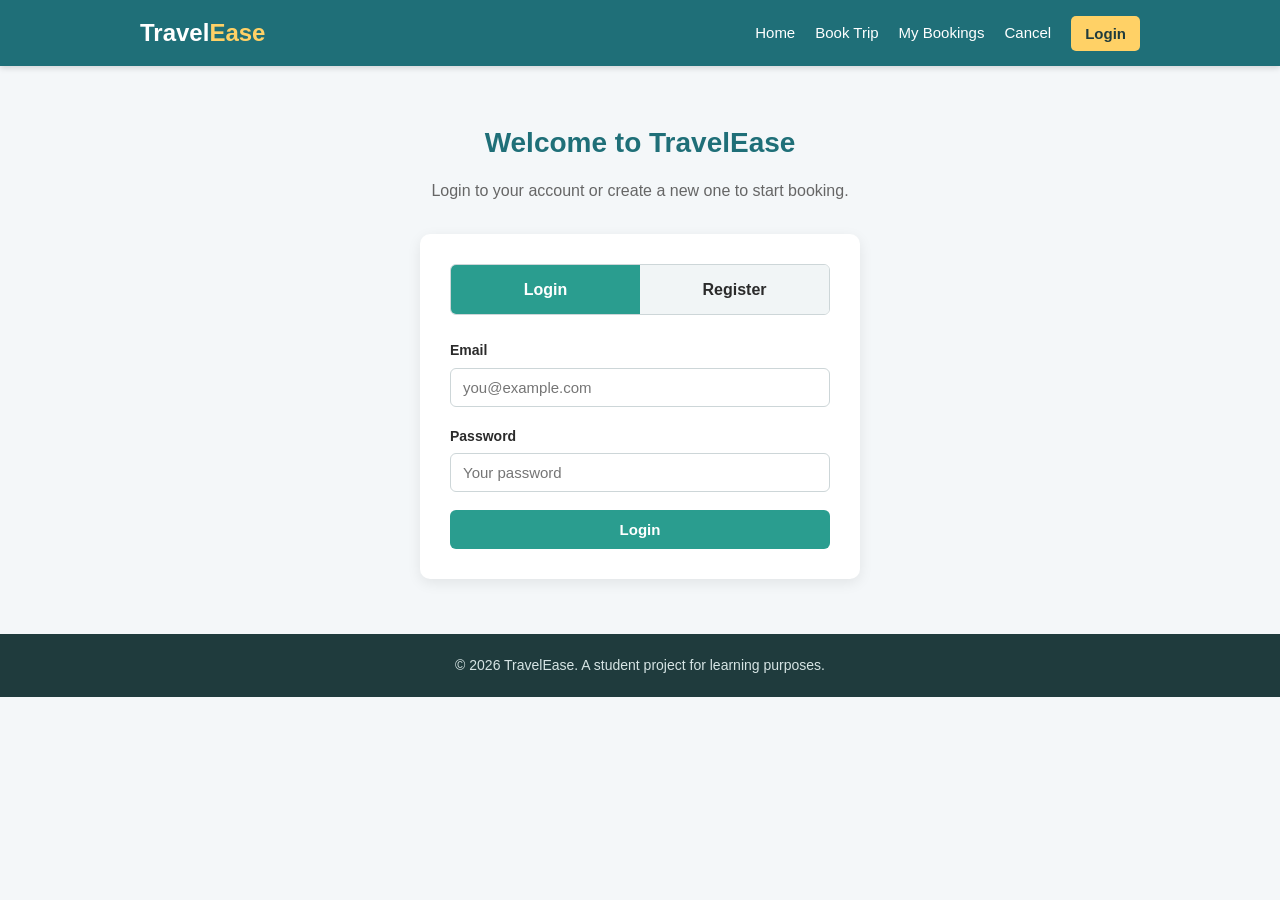
==== booking.html @ d1d2830c "Convert to multipage app with login, 3 transport modes and more cities - Split into separate pages: " ====
<!DOCTYPE html>
<html lang="en">
<head>
  <meta charset="UTF-8" />
  <meta name="viewport" content="width=device-width, initial-scale=1.0" />
  <title>TravelEase - Book a Trip</title>
  <link rel="stylesheet" href="style.css" />
</head>
<body>

  <!-- ===== Header & Navigation ===== -->
  <header class="header">
    <div class="container nav-bar">
      <div class="logo">Travel<span>Ease</span></div>
      <nav>
        <ul class="nav-links">
          <li><a href="index.html">Home</a></li>
          <li><a href="booking.html" class="active">Book Trip</a></li>
          <li><a href="bookings.html">My Bookings</a></li>
          <li><a href="cancel.html">Cancel</a></li>
          <li id="authArea"></li>
        </ul>
      </nav>
    </div>
  </header>

  <!-- ===== Booking Form ===== -->
  <section class="section">
    <div class="container">
      <h2 class="section-title">Book Your Trip</h2>
      <p class="section-subtitle">Choose your mode of travel and fill in the details below.</p>

      <div class="card">
        <form id="bookingForm">
          <!-- Travel mode selector: Flight / Train / Bus -->
          <div class="mode-selector">
            <div class="mode-option">
              <input type="radio" name="mode" id="modeFlight" value="flight" checked />
              <label for="modeFlight"><span class="mode-icon">✈️</span>Flight</label>
            </div>
            <div class="mode-option">
              <input type="radio" name="mode" id="modeTrain" value="train" />
              <label for="modeTrain"><span class="mode-icon">🚆</span>Train</label>
            </div>
            <div class="mode-option">
              <input type="radio" name="mode" id="modeBus" value="bus" />
              <label for="modeBus"><span class="mode-icon">🚌</span>Bus</label>
            </div>
          </div>

          <div class="form-row">
            <div class="form-group">
              <label for="source">Source City</label>
              <select id="source">
                <option value="">-- Select Source --</option>
              </select>
            </div>
            <div class="form-group">
              <label for="destination">Destination City</label>
              <select id="destination">
                <option value="">-- Select Destination --</option>
              </select>
            </div>
          </div>

          <div class="form-row">
            <div class="form-group">
              <label for="date">Travel Date</label>
              <input type="date" id="date" />
            </div>
            <div class="form-group">
              <label for="travelClass">Travel Class</label>
              <select id="travelClass">
                <option value="">-- Select Class --</option>
              </select>
            </div>
          </div>

          <div class="form-row">
            <div class="form-group">
              <label for="passengers">Number of Passengers</label>
              <input type="number" id="passengers" min="1" max="10" placeholder="e.g. 2" />
            </div>
          </div>

          <!-- Live fare estimate -->
          <div class="fare-box">
            <span>Estimated Fare:</span>
            <strong id="fareEstimate">Rs 0</strong>
          </div>

          <div class="btn-group">
            <button type="button" class="btn" id="calcBtn">Calculate Fare</button>
            <button type="submit" class="btn btn-primary">Book Now</button>
          </div>
        </form>
      </div>
    </div>
  </section>

  <!-- ===== Footer ===== -->
  <footer class="footer">
    <div class="container">
      <p>&copy; 2026 TravelEase. A student project for learning purposes.</p>
    </div>
  </footer>

  <script src="auth.js"></script>
  <script src="data.js"></script>
  <script src="booking.js"></script>
</body>
</html>
---- style.css ----
/* ===== Global Reset & Base Styles ===== */
* {
  margin: 0;
  padding: 0;
  box-sizing: border-box;
}

body {
  font-family: "Segoe UI", Arial, sans-serif;
  color: #2b2b2b;
  background-color: #f4f7f9;
  line-height: 1.6;
}

.container {
  width: 90%;
  max-width: 1000px;
  margin: 0 auto;
}

a {
  text-decoration: none;
  color: inherit;
}

.hidden {
  display: none;
}

/* ===== Header & Navigation ===== */
.header {
  background-color: #1f6f78;
  color: #fff;
  padding: 14px 0;
  position: sticky;
  top: 0;
  z-index: 100;
  box-shadow: 0 2px 6px rgba(0, 0, 0, 0.15);
}

.nav-bar {
  display: flex;
  justify-content: space-between;
  align-items: center;
  flex-wrap: wrap;
  gap: 10px;
}

.logo {
  font-size: 24px;
  font-weight: bold;
}

.logo span {
  color: #ffd166;
}

.nav-links {
  list-style: none;
  display: flex;
  align-items: center;
  gap: 20px;
}

.nav-links a {
  font-size: 15px;
  padding-bottom: 3px;
  transition: color 0.25s, border-bottom 0.25s;
  border-bottom: 2px solid transparent;
}

.nav-links a:hover,
.nav-links a.active {
  color: #ffd166;
  border-bottom: 2px solid #ffd166;
}

.nav-user {
  font-size: 15px;
  color: #ffd166;
  font-weight: 600;
}

.nav-logout {
  background-color: #ffd166;
  color: #1f3b3d;
  padding: 6px 14px;
  border-radius: 5px;
  font-weight: 600;
  transition: background-color 0.25s;
}

.nav-logout:hover {
  background-color: #ffc233;
  border-bottom: 2px solid transparent;
}

#authArea {
  display: flex;
  align-items: center;
  gap: 14px;
}

/* ===== Welcome Section ===== */
.welcome {
  background: linear-gradient(135deg, #1f6f78, #2a9d8f);
  color: #fff;
  text-align: center;
  padding: 70px 0;
}

.welcome h1 {
  font-size: 36px;
  margin-bottom: 16px;
}

.welcome p {
  max-width: 640px;
  margin: 0 auto 26px;
  font-size: 17px;
}

/* ===== Feature cards on home page ===== */
.features {
  display: flex;
  gap: 22px;
  flex-wrap: wrap;
  justify-content: center;
}

.feature {
  flex: 1;
  min-width: 240px;
  background-color: #fff;
  border-radius: 10px;
  padding: 26px;
  text-align: center;
  box-shadow: 0 4px 14px rgba(0, 0, 0, 0.08);
  transition: transform 0.25s;
}

.feature:hover {
  transform: translateY(-5px);
}

.feature .icon {
  font-size: 38px;
  margin-bottom: 10px;
}

.feature h3 {
  color: #1f6f78;
  margin-bottom: 8px;
}

/* ===== Buttons ===== */
.btn {
  display: inline-block;
  background-color: #ffd166;
  color: #1f3b3d;
  border: none;
  padding: 11px 24px;
  border-radius: 6px;
  font-size: 15px;
  font-weight: 600;
  cursor: pointer;
  transition: transform 0.2s, background-color 0.25s, box-shadow 0.25s;
}

.btn:hover {
  background-color: #ffc233;
  transform: translateY(-2px);
  box-shadow: 0 4px 10px rgba(0, 0, 0, 0.2);
}

.btn-primary {
  background-color: #2a9d8f;
  color: #fff;
}

.btn-primary:hover {
  background-color: #21867a;
}

.btn-danger {
  background-color: #e76f51;
  color: #fff;
}

.btn-danger:hover {
  background-color: #d75a3c;
}

.btn-block {
  width: 100%;
  text-align: center;
}

.btn-group {
  display: flex;
  gap: 14px;
  flex-wrap: wrap;
}

/* ===== Sections ===== */
.section {
  padding: 55px 0;
}

.section-alt {
  background-color: #e9f1f2;
}

.section-title {
  text-align: center;
  font-size: 28px;
  color: #1f6f78;
  margin-bottom: 30px;
}

.section-subtitle {
  text-align: center;
  color: #666;
  margin-top: -18px;
  margin-bottom: 30px;
}

/* ===== Cards ===== */
.card {
  background-color: #fff;
  border-radius: 10px;
  padding: 30px;
  box-shadow: 0 4px 14px rgba(0, 0, 0, 0.08);
}

.card-narrow {
  max-width: 440px;
  margin: 0 auto;
}

/* ===== Forms ===== */
.form-row {
  display: flex;
  gap: 20px;
  flex-wrap: wrap;
}

.form-group {
  flex: 1;
  min-width: 220px;
  margin-bottom: 18px;
}

.form-group label {
  display: block;
  margin-bottom: 6px;
  font-weight: 600;
  font-size: 14px;
}

.form-group input,
.form-group select {
  width: 100%;
  padding: 10px 12px;
  border: 1px solid #cdd6d8;
  border-radius: 6px;
  font-size: 15px;
  transition: border-color 0.25s, box-shadow 0.25s;
}

.form-group input:focus,
.form-group select:focus {
  outline: none;
  border-color: #2a9d8f;
  box-shadow: 0 0 0 3px rgba(42, 157, 143, 0.15);
}

/* ===== Transport mode selector ===== */
.mode-selector {
  display: flex;
  gap: 14px;
  margin-bottom: 24px;
  flex-wrap: wrap;
}

.mode-option {
  flex: 1;
  min-width: 130px;
}

.mode-option input {
  display: none;
}

.mode-option label {
  display: block;
  text-align: center;
  padding: 16px;
  border: 2px solid #cdd6d8;
  border-radius: 8px;
  cursor: pointer;
  font-weight: 600;
  transition: all 0.25s;
}

.mode-option label .mode-icon {
  display: block;
  font-size: 28px;
  margin-bottom: 4px;
}

.mode-option label:hover {
  border-color: #2a9d8f;
}

.mode-option input:checked + label {
  border-color: #2a9d8f;
  background-color: #e7f6ef;
  color: #1f6f78;
}

/* ===== Fare Box ===== */
.fare-box {
  display: flex;
  justify-content: space-between;
  align-items: center;
  background-color: #f0f8f6;
  border: 1px dashed #2a9d8f;
  padding: 14px 18px;
  border-radius: 8px;
  margin: 10px 0 22px;
  font-size: 17px;
}

.fare-box strong {
  color: #1f6f78;
  font-size: 22px;
}

/* ===== Auth tabs (login/register) ===== */
.auth-tabs {
  display: flex;
  margin-bottom: 24px;
  border-radius: 6px;
  overflow: hidden;
  border: 1px solid #cdd6d8;
}

.auth-tab {
  flex: 1;
  text-align: center;
  padding: 12px;
  cursor: pointer;
  font-weight: 600;
  background-color: #f1f5f6;
  transition: background-color 0.25s, color 0.25s;
}

.auth-tab.active {
  background-color: #2a9d8f;
  color: #fff;
}

/* ===== Booking list (My Bookings) ===== */
.booking-item {
  border: 1px solid #e2e8e9;
  border-left: 5px solid #2a9d8f;
  border-radius: 8px;
  padding: 18px;
  margin-bottom: 16px;
  background-color: #fff;
}

.booking-item.cancelled {
  border-left-color: #e76f51;
  opacity: 0.75;
}

.booking-head {
  display: flex;
  justify-content: space-between;
  align-items: center;
  margin-bottom: 10px;
  flex-wrap: wrap;
  gap: 8px;
}

.booking-head h3 {
  color: #1f6f78;
  font-size: 18px;
}

.badge {
  font-size: 12px;
  font-weight: 700;
  padding: 4px 10px;
  border-radius: 20px;
  background-color: #e7f6ef;
  color: #1f6f5b;
  text-transform: uppercase;
}

.badge.cancelled {
  background-color: #fbe4dd;
  color: #b23a1f;
}

.booking-grid {
  display: grid;
  grid-template-columns: repeat(auto-fit, minmax(140px, 1fr));
  gap: 8px 18px;
  font-size: 14px;
}

.booking-grid div span {
  color: #777;
  display: block;
  font-size: 12px;
}

/* ===== Summary rows ===== */
.summary-row {
  display: flex;
  justify-content: space-between;
  padding: 11px 4px;
  border-bottom: 1px solid #eee;
}

.summary-row span {
  color: #555;
}

.summary-row.total {
  border-bottom: none;
  font-size: 18px;
  margin-top: 8px;
  color: #1f6f78;
}

.summary-row.total b {
  color: #e76f51;
}

/* ===== Cancellation ===== */
.cancel-card p {
  margin-bottom: 16px;
}

.refund-msg {
  margin-top: 18px;
  padding: 14px;
  background-color: #e7f6ef;
  border-left: 4px solid #2a9d8f;
  border-radius: 6px;
  color: #1f6f5b;
  font-weight: 600;
}

.refund-msg.error {
  background-color: #fbe4dd;
  border-left-color: #e76f51;
  color: #b23a1f;
}

.empty-note {
  text-align: center;
  color: #777;
  font-style: italic;
}

/* ===== Footer ===== */
.footer {
  background-color: #1f3b3d;
  color: #d6e4e4;
  text-align: center;
  padding: 20px 0;
  font-size: 14px;
}

/* ===== Responsive Design ===== */
@media (max-width: 640px) {
  .nav-bar {
    flex-direction: column;
    text-align: center;
  }

  .nav-links {
    flex-wrap: wrap;
    justify-content: center;
    gap: 12px;
  }

  .welcome h1 {
    font-size: 28px;
  }

  .form-row {
    flex-direction: column;
    gap: 0;
  }

  .btn-group {
    flex-direction: column;
  }

  .btn {
    width: 100%;
    text-align: center;
  }
}
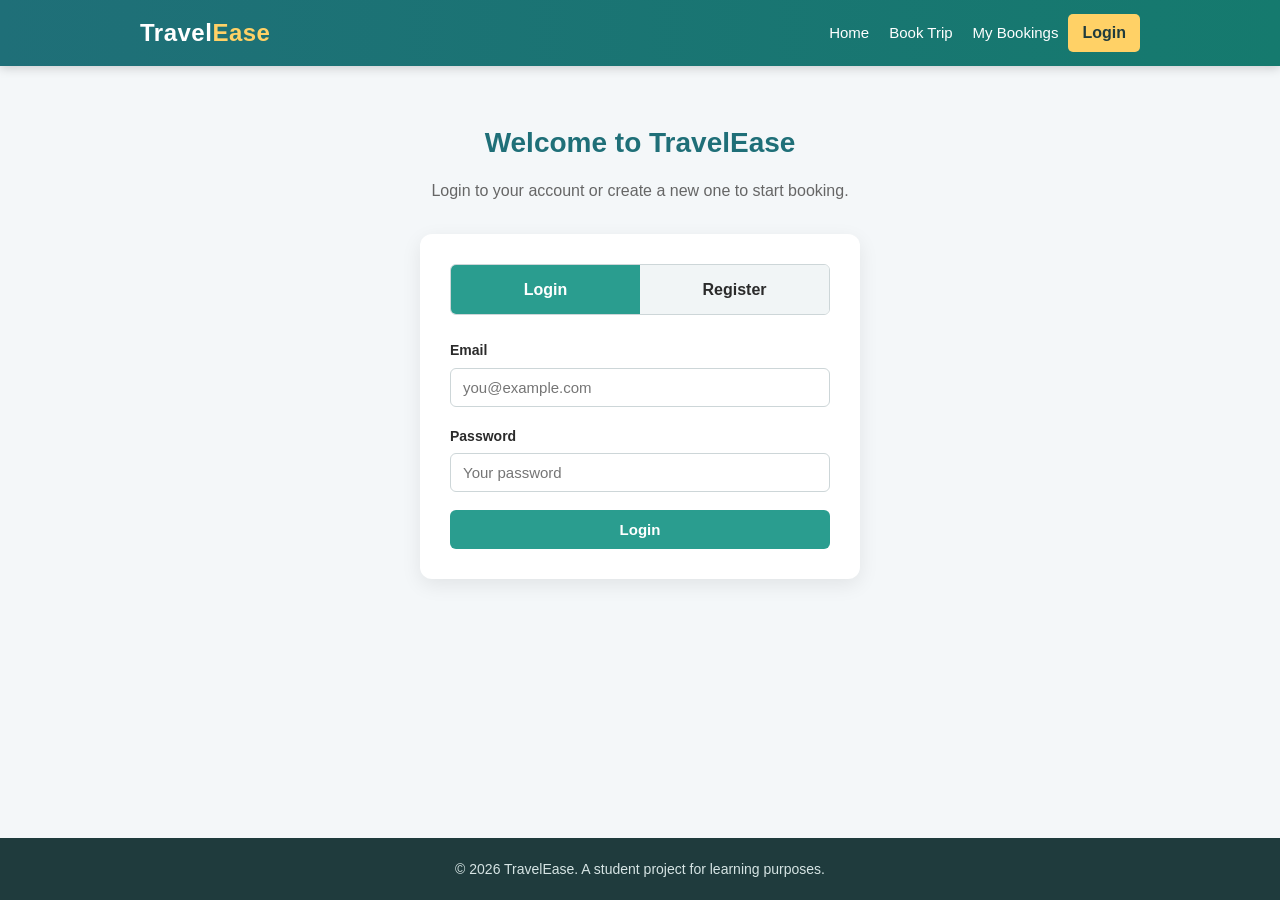
==== commit c906df07: "Refine UI, add animations, in-ticket cancellation and date fix - Pin TravelEase logo to the left and" ====
--- a/booking.html
+++ b/booking.html
@@ -12,15 +12,12 @@
   <header class="header">
     <div class="container nav-bar">
       <div class="logo">Travel<span>Ease</span></div>
-      <nav>
-        <ul class="nav-links">
-          <li><a href="index.html">Home</a></li>
-          <li><a href="booking.html" class="active">Book Trip</a></li>
-          <li><a href="bookings.html">My Bookings</a></li>
-          <li><a href="cancel.html">Cancel</a></li>
-          <li id="authArea"></li>
-        </ul>
-      </nav>
+      <ul class="nav-links">
+        <li><a href="index.html">Home</a></li>
+        <li><a href="booking.html" class="active">Book Trip</a></li>
+        <li><a href="bookings.html">My Bookings</a></li>
+      </ul>
+      <div id="authArea"></div>
     </div>
   </header>
 
--- a/style.css
+++ b/style.css
@@ -10,6 +10,32 @@
   color: #2b2b2b;
   background-color: #f4f7f9;
   line-height: 1.6;
+  /* Flex column lets us pin the footer to the bottom of the page. */
+  display: flex;
+  flex-direction: column;
+  min-height: 100vh;
+}
+
+/* ===== Reusable Animations ===== */
+@keyframes fadeInUp {
+  from {
+    opacity: 0;
+    transform: translateY(24px);
+  }
+  to {
+    opacity: 1;
+    transform: translateY(0);
+  }
+}
+
+@keyframes fadeIn {
+  from { opacity: 0; }
+  to { opacity: 1; }
+}
+
+@keyframes popIn {
+  0% { opacity: 0; transform: scale(0.96); }
+  100% { opacity: 1; transform: scale(1); }
 }
 
 .container {
@@ -29,13 +55,13 @@
 
 /* ===== Header & Navigation ===== */
 .header {
-  background-color: #1f6f78;
+  background: linear-gradient(90deg, #1f6f78, #157a6e);
   color: #fff;
   padding: 14px 0;
   position: sticky;
   top: 0;
   z-index: 100;
-  box-shadow: 0 2px 6px rgba(0, 0, 0, 0.15);
+  box-shadow: 0 2px 10px rgba(0, 0, 0, 0.18);
 }
 
 .nav-bar {
@@ -49,6 +75,8 @@
 .logo {
   font-size: 24px;
   font-weight: bold;
+  margin-right: auto; /* keep the logo pinned to the left corner */
+  letter-spacing: 0.5px;
 }
 
 .logo span {
@@ -103,14 +131,34 @@
 
 /* ===== Welcome Section ===== */
 .welcome {
-  background: linear-gradient(135deg, #1f6f78, #2a9d8f);
+  background: linear-gradient(135deg, #1f6f78, #2a9d8f 60%, #3cb6a3);
   color: #fff;
   text-align: center;
-  padding: 70px 0;
+  padding: 90px 0;
+  position: relative;
+  overflow: hidden;
+}
+
+/* soft glowing circle for a bit of depth */
+.welcome::after {
+  content: "";
+  position: absolute;
+  width: 320px;
+  height: 320px;
+  background: rgba(255, 255, 255, 0.08);
+  border-radius: 50%;
+  top: -120px;
+  right: -80px;
+}
+
+.welcome .container {
+  position: relative;
+  z-index: 1;
+  animation: fadeInUp 0.7s ease;
 }
 
 .welcome h1 {
-  font-size: 36px;
+  font-size: 38px;
   margin-bottom: 16px;
 }
 
@@ -132,15 +180,29 @@
   flex: 1;
   min-width: 240px;
   background-color: #fff;
-  border-radius: 10px;
+  border-radius: 12px;
   padding: 26px;
   text-align: center;
   box-shadow: 0 4px 14px rgba(0, 0, 0, 0.08);
+  transition: transform 0.25s, box-shadow 0.25s;
+  animation: fadeInUp 0.6s ease both;
+}
+
+/* stagger the three feature cards so they appear one after another */
+.feature:nth-child(2) { animation-delay: 0.12s; }
+.feature:nth-child(3) { animation-delay: 0.24s; }
+
+.feature:hover {
+  transform: translateY(-6px);
+  box-shadow: 0 10px 24px rgba(0, 0, 0, 0.14);
+}
+
+.feature .icon {
   transition: transform 0.25s;
 }
 
-.feature:hover {
-  transform: translateY(-5px);
+.feature:hover .icon {
+  transform: scale(1.15);
 }
 
 .feature .icon {
@@ -173,6 +235,11 @@
   box-shadow: 0 4px 10px rgba(0, 0, 0, 0.2);
 }
 
+.btn:active {
+  transform: translateY(0);
+  box-shadow: none;
+}
+
 .btn-primary {
   background-color: #2a9d8f;
   color: #fff;
@@ -228,9 +295,14 @@
 /* ===== Cards ===== */
 .card {
   background-color: #fff;
-  border-radius: 10px;
+  border-radius: 12px;
   padding: 30px;
-  box-shadow: 0 4px 14px rgba(0, 0, 0, 0.08);
+  box-shadow: 0 6px 20px rgba(0, 0, 0, 0.08);
+  animation: fadeInUp 0.5s ease;
+}
+
+.section-title {
+  animation: fadeIn 0.6s ease;
 }
 
 .card-narrow {
@@ -365,15 +437,46 @@
 .booking-item {
   border: 1px solid #e2e8e9;
   border-left: 5px solid #2a9d8f;
-  border-radius: 8px;
+  border-radius: 10px;
   padding: 18px;
   margin-bottom: 16px;
   background-color: #fff;
+  box-shadow: 0 3px 10px rgba(0, 0, 0, 0.05);
+  transition: transform 0.2s, box-shadow 0.25s;
+  animation: popIn 0.4s ease both;
+}
+
+.booking-item:hover {
+  transform: translateY(-3px);
+  box-shadow: 0 8px 20px rgba(0, 0, 0, 0.1);
 }
 
 .booking-item.cancelled {
   border-left-color: #e76f51;
-  opacity: 0.75;
+  opacity: 0.8;
+}
+
+/* footer of each ticket: cancel button + refund note */
+.booking-footer {
+  margin-top: 14px;
+  padding-top: 14px;
+  border-top: 1px dashed #e2e8e9;
+  display: flex;
+  align-items: center;
+  justify-content: space-between;
+  flex-wrap: wrap;
+  gap: 10px;
+}
+
+.refund-note {
+  font-size: 13px;
+  color: #1f6f5b;
+  font-weight: 600;
+}
+
+.btn-sm {
+  padding: 8px 16px;
+  font-size: 14px;
 }
 
 .booking-head {
@@ -475,6 +578,7 @@
   text-align: center;
   padding: 20px 0;
   font-size: 14px;
+  margin-top: auto; /* push footer to the bottom of the page */
 }
 
 /* ===== Responsive Design ===== */
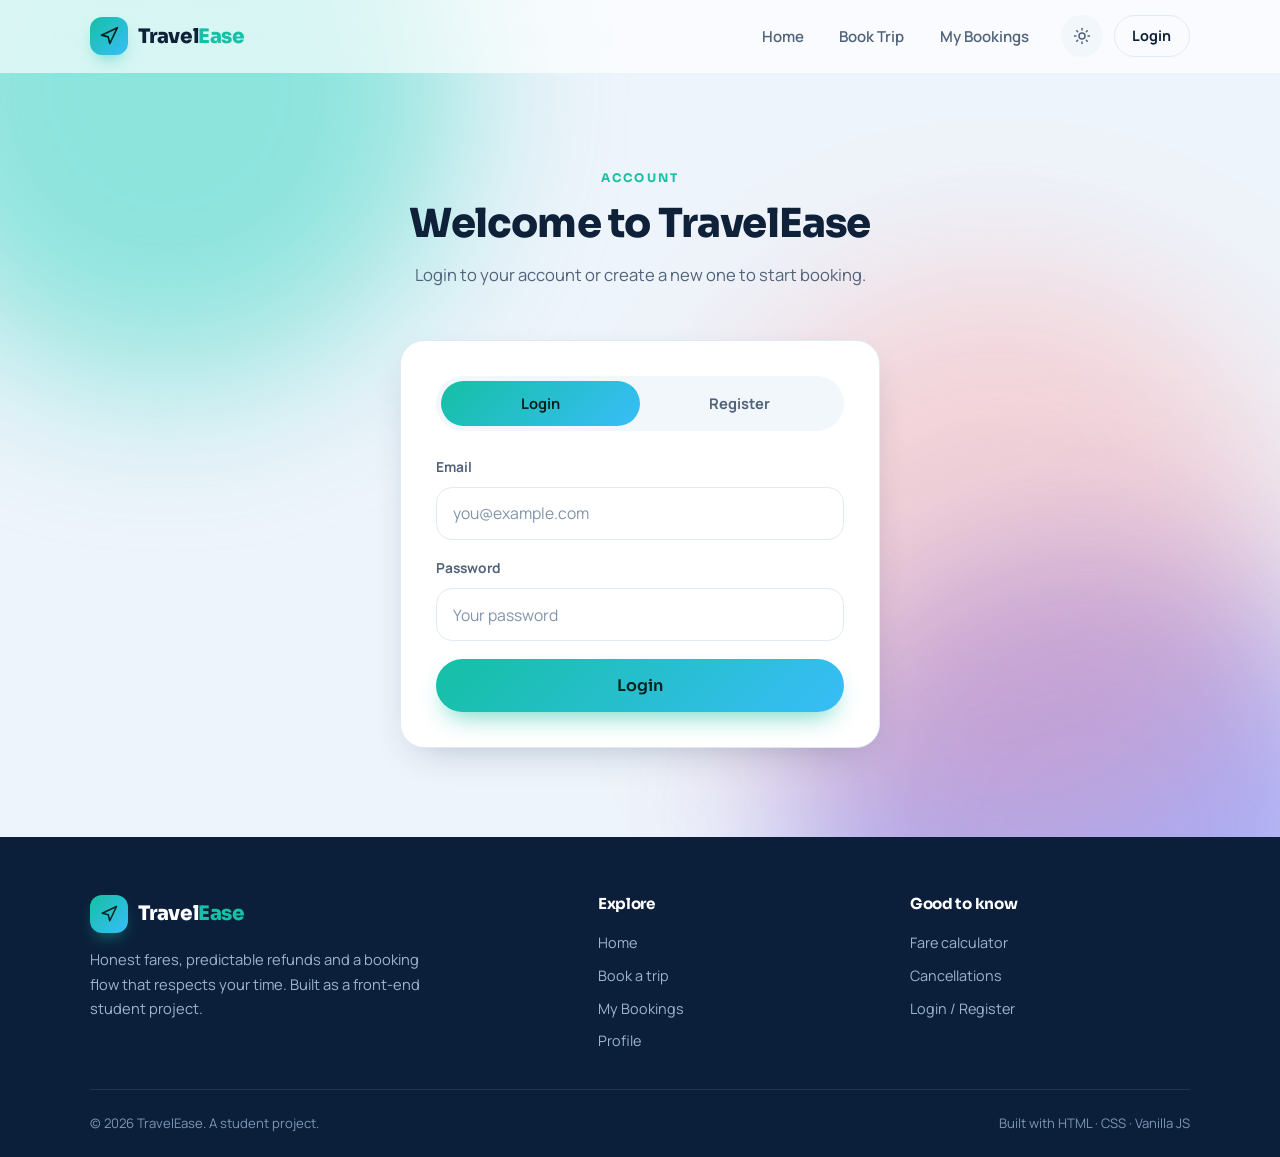
==== commit d0143a95: "Adopt Voyago-inspired design system (navy + teal palette, dark mode) - Rebuild the UI with the refer" ====
--- a/booking.html
+++ b/booking.html
@@ -3,33 +3,54 @@
 <head>
   <meta charset="UTF-8" />
   <meta name="viewport" content="width=device-width, initial-scale=1.0" />
-  <title>TravelEase - Book a Trip</title>
+  <meta name="theme-color" content="#0b1f3a" />
+  <title>TravelEase · Book a Trip</title>
+  <script>(function(){try{var t=localStorage.getItem('te.theme')||((window.matchMedia&&matchMedia('(prefers-color-scheme: dark)').matches)?'dark':'light');document.documentElement.setAttribute('data-theme',t);}catch(e){}})();</script>
+  <link rel="preconnect" href="https://fonts.googleapis.com" />
+  <link rel="preconnect" href="https://fonts.gstatic.com" crossorigin />
+  <link href="https://fonts.googleapis.com/css2?family=Sora:wght@400;500;600;700;800&family=Manrope:wght@400;500;600;700&display=swap" rel="stylesheet" />
   <link rel="stylesheet" href="style.css" />
 </head>
 <body>
+  <div class="aurora" aria-hidden="true">
+    <span class="aurora__blob aurora__blob--1"></span>
+    <span class="aurora__blob aurora__blob--2"></span>
+    <span class="aurora__blob aurora__blob--3"></span>
+  </div>
 
-  <!-- ===== Header & Navigation ===== -->
-  <header class="header">
-    <div class="container nav-bar">
-      <div class="logo">Travel<span>Ease</span></div>
+  <header class="nav" id="nav">
+    <div class="container nav__inner">
+      <a class="logo" href="index.html" aria-label="TravelEase home">
+        <span class="brand__mark" aria-hidden="true"><svg viewBox="0 0 24 24" width="20" height="20" fill="none" stroke="currentColor" stroke-width="2" stroke-linecap="round" stroke-linejoin="round"><path d="M3 11l19-9-9 19-2-8-8-2z" /></svg></span>
+        <span>Travel<span class="accent">Ease</span></span>
+      </a>
       <ul class="nav-links">
         <li><a href="index.html">Home</a></li>
         <li><a href="booking.html" class="active">Book Trip</a></li>
         <li><a href="bookings.html">My Bookings</a></li>
       </ul>
-      <div id="authArea"></div>
+      <div class="nav__actions">
+        <button class="btn--ghost" id="themeToggle" type="button" aria-label="Toggle colour theme">
+          <svg class="icon-sun" viewBox="0 0 24 24" width="18" height="18" fill="none" stroke="currentColor" stroke-width="2" stroke-linecap="round" stroke-linejoin="round"><circle cx="12" cy="12" r="4" /><path d="M12 2v2M12 20v2M4.9 4.9l1.4 1.4M17.7 17.7l1.4 1.4M2 12h2M20 12h2M4.9 19.1l1.4-1.4M17.7 6.3l1.4-1.4" /></svg>
+          <svg class="icon-moon" viewBox="0 0 24 24" width="18" height="18" fill="none" stroke="currentColor" stroke-width="2" stroke-linecap="round" stroke-linejoin="round"><path d="M21 12.8A9 9 0 1 1 11.2 3a7 7 0 0 0 9.8 9.8z" /></svg>
+        </button>
+        <div id="authArea"></div>
+        <button class="nav__burger" id="navBurger" type="button" aria-label="Open menu"><span></span><span></span><span></span></button>
+      </div>
     </div>
   </header>
 
-  <!-- ===== Booking Form ===== -->
   <section class="section">
     <div class="container">
-      <h2 class="section-title">Book Your Trip</h2>
-      <p class="section-subtitle">Choose your mode of travel and fill in the details below.</p>
+      <header class="section__head">
+        <span class="eyebrow">Plan &amp; price</span>
+        <h2 class="section-title">Build your trip, watch the fare</h2>
+        <p class="section-subtitle">Choose your mode of travel and the fare updates as you go.</p>
+      </header>
 
       <div class="card">
         <form id="bookingForm">
-          <!-- Travel mode selector: Flight / Train / Bus -->
+          <!-- Travel mode: Flight / Train / Bus -->
           <div class="mode-selector">
             <div class="mode-option">
               <input type="radio" name="mode" id="modeFlight" value="flight" checked />
@@ -48,15 +69,11 @@
           <div class="form-row">
             <div class="form-group">
               <label for="source">Source City</label>
-              <select id="source">
-                <option value="">-- Select Source --</option>
-              </select>
+              <select id="source"><option value="">-- Select Source --</option></select>
             </div>
             <div class="form-group">
               <label for="destination">Destination City</label>
-              <select id="destination">
-                <option value="">-- Select Destination --</option>
-              </select>
+              <select id="destination"><option value="">-- Select Destination --</option></select>
             </div>
           </div>
 
@@ -67,9 +84,7 @@
             </div>
             <div class="form-group">
               <label for="travelClass">Travel Class</label>
-              <select id="travelClass">
-                <option value="">-- Select Class --</option>
-              </select>
+              <select id="travelClass"><option value="">-- Select Class --</option></select>
             </div>
           </div>
 
@@ -80,25 +95,46 @@
             </div>
           </div>
 
-          <!-- Live fare estimate -->
           <div class="fare-box">
-            <span>Estimated Fare:</span>
+            <span>Estimated fare</span>
             <strong id="fareEstimate">Rs 0</strong>
           </div>
 
           <div class="btn-group">
-            <button type="button" class="btn" id="calcBtn">Calculate Fare</button>
-            <button type="submit" class="btn btn-primary">Book Now</button>
+            <button type="button" class="btn btn--outline" id="calcBtn">Calculate Fare</button>
+            <button type="submit" class="btn">Book Now</button>
           </div>
         </form>
       </div>
     </div>
   </section>
 
-  <!-- ===== Footer ===== -->
   <footer class="footer">
-    <div class="container">
-      <p>&copy; 2026 TravelEase. A student project for learning purposes.</p>
+    <div class="container footer__grid">
+      <div class="footer__brand">
+        <a class="logo" href="index.html">
+          <span class="brand__mark" aria-hidden="true"><svg viewBox="0 0 24 24" width="18" height="18" fill="none" stroke="currentColor" stroke-width="2" stroke-linecap="round" stroke-linejoin="round"><path d="M3 11l19-9-9 19-2-8-8-2z" /></svg></span>
+          <span>Travel<span class="accent">Ease</span></span>
+        </a>
+        <p>Honest fares, predictable refunds and a booking flow that respects your time. Built as a front-end student project.</p>
+      </div>
+      <div class="footer__col">
+        <h4>Explore</h4>
+        <a href="index.html">Home</a>
+        <a href="booking.html">Book a trip</a>
+        <a href="bookings.html">My Bookings</a>
+        <a href="profile.html">Profile</a>
+      </div>
+      <div class="footer__col">
+        <h4>Good to know</h4>
+        <a href="booking.html">Fare calculator</a>
+        <a href="bookings.html">Cancellations</a>
+        <a href="login.html">Login / Register</a>
+      </div>
+    </div>
+    <div class="container footer__bar">
+      <span>© <span id="year"></span> TravelEase. A student project.</span>
+      <span>Built with HTML · CSS · Vanilla JS</span>
     </div>
   </footer>
 
--- a/style.css
+++ b/style.css
@@ -1,614 +1,646 @@
-/* ===== Global Reset & Base Styles ===== */
-* {
+/* =====================================================================
+   TravelEase — design system adapted from the Voyago reference.
+   Navy + teal/sky palette, Sora/Manrope type, aurora background,
+   pill buttons, glassy nav, light & dark themes.
+   ===================================================================== */
+
+/* ---------- 1. Design tokens & theme ---------- */
+:root {
+  --navy-900: #0b1f3a;
+  --navy-800: #0f2a4d;
+  --teal-500: #15c0a4;
+  --teal-400: #2dd4bf;
+  --sky-500: #38bdf8;
+  --coral-500: #ff6b6b;
+  --coral-400: #ff8787;
+  --amber-400: #ffb24d;
+
+  --grad-primary: linear-gradient(135deg, #15c0a4 0%, #38bdf8 100%);
+  --grad-hero: linear-gradient(120deg, #2dd4bf 0%, #38bdf8 45%, #6366f1 100%);
+  --grad-warm: linear-gradient(135deg, #ff8787 0%, #ffb24d 100%);
+
+  /* Light theme surfaces */
+  --bg: #eef4fb;
+  --bg-soft: #f7fafd;
+  --surface: #ffffff;
+  --surface-2: #f2f7fc;
+  --glass: rgba(255, 255, 255, 0.65);
+  --glass-brd: rgba(255, 255, 255, 0.7);
+
+  --text: #0e2138;
+  --text-soft: #51637a;
+  --text-mut: #8094aa;
+  --line: #e1e9f3;
+
+  --ring: rgba(21, 192, 164, 0.35);
+  --shadow-sm: 0 2px 8px rgba(16, 42, 77, 0.06);
+  --shadow-md: 0 14px 40px -18px rgba(16, 42, 77, 0.32);
+  --shadow-lg: 0 30px 70px -28px rgba(16, 42, 77, 0.45);
+
+  --r-sm: 10px;
+  --r-md: 16px;
+  --r-lg: 24px;
+  --r-xl: 34px;
+
+  --maxw: 1100px;
+  --ease: cubic-bezier(.22, 1, .36, 1);
+  --t: .35s var(--ease);
+
+  --font-display: 'Sora', system-ui, sans-serif;
+  --font-body: 'Manrope', system-ui, sans-serif;
+}
+
+[data-theme="dark"] {
+  --bg: #060f1f;
+  --bg-soft: #0a1626;
+  --surface: #0f1d33;
+  --surface-2: #112440;
+  --glass: rgba(16, 32, 58, 0.6);
+  --glass-brd: rgba(120, 160, 220, 0.16);
+
+  --text: #eaf2ff;
+  --text-soft: #a9bdd8;
+  --text-mut: #7088a8;
+  --line: #1d3354;
+
+  --shadow-sm: 0 2px 10px rgba(0, 0, 0, 0.35);
+  --shadow-md: 0 18px 46px -18px rgba(0, 0, 0, 0.6);
+  --shadow-lg: 0 34px 80px -30px rgba(0, 0, 0, 0.7);
+}
+
+/* ---------- 2. Base & reset ---------- */
+*, *::before, *::after { box-sizing: border-box; }
+
+html { scroll-behavior: smooth; }
+
+body {
   margin: 0;
-  padding: 0;
-  box-sizing: border-box;
-}
-
-body {
-  font-family: "Segoe UI", Arial, sans-serif;
-  color: #2b2b2b;
-  background-color: #f4f7f9;
-  line-height: 1.6;
-  /* Flex column lets us pin the footer to the bottom of the page. */
+  min-height: 100vh;
   display: flex;
   flex-direction: column;
-  min-height: 100vh;
-}
-
-/* ===== Reusable Animations ===== */
-@keyframes fadeInUp {
-  from {
-    opacity: 0;
-    transform: translateY(24px);
-  }
-  to {
-    opacity: 1;
-    transform: translateY(0);
-  }
-}
-
-@keyframes fadeIn {
-  from { opacity: 0; }
-  to { opacity: 1; }
-}
-
-@keyframes popIn {
-  0% { opacity: 0; transform: scale(0.96); }
-  100% { opacity: 1; transform: scale(1); }
-}
-
-.container {
-  width: 90%;
-  max-width: 1000px;
-  margin: 0 auto;
-}
-
-a {
-  text-decoration: none;
-  color: inherit;
-}
-
-.hidden {
-  display: none;
-}
-
-/* ===== Header & Navigation ===== */
-.header {
-  background: linear-gradient(90deg, #1f6f78, #157a6e);
-  color: #fff;
-  padding: 14px 0;
+  font-family: var(--font-body);
+  color: var(--text);
+  background: var(--bg);
+  line-height: 1.65;
+  overflow-x: hidden;
+  transition: background var(--t), color var(--t);
+}
+
+h1, h2, h3, h4 {
+  font-family: var(--font-display);
+  line-height: 1.14;
+  margin: 0;
+  letter-spacing: -0.02em;
+}
+p { margin: 0; }
+a { color: inherit; text-decoration: none; }
+svg { display: block; }
+button { font-family: inherit; cursor: pointer; border: none; background: none; color: inherit; }
+input, select, textarea { font-family: inherit; }
+ul { margin: 0; padding: 0; list-style: none; }
+::selection { background: var(--teal-400); color: #04221c; }
+
+.hidden { display: none !important; }
+
+/* ---------- Aurora background ---------- */
+.aurora { position: fixed; inset: 0; z-index: -1; overflow: hidden; pointer-events: none; }
+.aurora__blob {
+  position: absolute;
+  width: 46vmax;
+  height: 46vmax;
+  border-radius: 50%;
+  filter: blur(80px);
+  opacity: 0.5;
+  animation: drift 26s ease-in-out infinite alternate;
+}
+.aurora__blob--1 { background: #2dd4bf; top: -16vmax; left: -10vmax; }
+.aurora__blob--2 { background: #6366f1; bottom: -18vmax; right: -8vmax; animation-delay: -8s; }
+.aurora__blob--3 { background: #ff8787; top: 30%; left: 55%; opacity: 0.3; animation-delay: -14s; }
+[data-theme="dark"] .aurora__blob { opacity: 0.3; }
+
+@keyframes drift {
+  0% { transform: translate(0, 0) scale(1); }
+  100% { transform: translate(6vmax, 4vmax) scale(1.18); }
+}
+
+/* ---------- 3. Layout helpers ---------- */
+.container { width: min(100% - 2.4rem, var(--maxw)); margin-inline: auto; }
+.container--narrow { max-width: 760px; }
+
+.section { padding: clamp(3.4rem, 7vw, 6rem) 0; position: relative; }
+.section--alt { background: var(--bg-soft); }
+
+.section__head { text-align: center; max-width: 640px; margin: 0 auto clamp(2.2rem, 5vw, 3.2rem); }
+.eyebrow {
+  display: inline-block;
+  font-family: var(--font-display);
+  font-weight: 700;
+  font-size: 0.74rem;
+  letter-spacing: 0.18em;
+  text-transform: uppercase;
+  color: var(--teal-500);
+  margin-bottom: 0.8rem;
+}
+.section-title, .section__title {
+  font-size: clamp(1.7rem, 4vw, 2.5rem);
+  font-weight: 800;
+}
+.section-subtitle, .section__sub {
+  margin-top: 0.9rem;
+  color: var(--text-soft);
+  font-size: 1.04rem;
+  text-align: center;
+}
+
+.grad-text {
+  background: var(--grad-hero);
+  -webkit-background-clip: text;
+  background-clip: text;
+  color: transparent;
+}
+
+/* ---------- 4. Buttons ---------- */
+.btn {
+  --pad: 0.78rem 1.5rem;
+  display: inline-flex;
+  align-items: center;
+  justify-content: center;
+  gap: 0.55rem;
+  padding: var(--pad);
+  border-radius: 999px;
+  font-family: var(--font-display);
+  font-weight: 600;
+  font-size: 0.95rem;
+  letter-spacing: -0.01em;
+  transition: transform .25s var(--ease), box-shadow var(--t), background var(--t), color var(--t);
+  white-space: nowrap;
+}
+.btn:active { transform: translateY(1px) scale(.99); }
+.btn--lg, .btn-lg { --pad: 1rem 1.9rem; font-size: 1rem; }
+.btn-block { width: 100%; }
+.btn-sm { --pad: 0.55rem 1.1rem; font-size: 0.86rem; }
+
+.btn,
+.btn-primary {
+  background: var(--grad-primary);
+  color: #04221c;
+  box-shadow: 0 12px 26px -10px rgba(21, 192, 164, 0.7);
+}
+.btn:hover,
+.btn-primary:hover { transform: translateY(-2px); box-shadow: 0 18px 34px -10px rgba(21, 192, 164, 0.8); }
+
+.btn-danger {
+  background: var(--grad-warm);
+  color: #3a1410;
+  box-shadow: 0 12px 26px -12px rgba(255, 135, 135, 0.8);
+}
+.btn-danger:hover { transform: translateY(-2px); }
+
+.btn--outline {
+  background: transparent;
+  border: 1.5px solid var(--line);
+  color: var(--text);
+  box-shadow: none;
+}
+.btn--outline:hover { border-color: var(--teal-500); color: var(--teal-500); }
+
+.btn-group { display: flex; gap: 0.9rem; flex-wrap: wrap; }
+
+/* Ghost / theme-toggle button */
+.btn--ghost {
+  background: var(--surface-2);
+  color: var(--text-soft);
+  width: 42px;
+  height: 42px;
+  border-radius: 50%;
+  display: grid;
+  place-items: center;
+  transition: color var(--t), transform var(--t);
+}
+.btn--ghost:hover { color: var(--teal-500); transform: translateY(-2px); }
+.icon-moon { display: none; }
+[data-theme="dark"] .icon-sun { display: none; }
+[data-theme="dark"] .icon-moon { display: block; }
+
+/* ---------- 5. Navbar ---------- */
+.nav, .header {
   position: sticky;
   top: 0;
   z-index: 100;
-  box-shadow: 0 2px 10px rgba(0, 0, 0, 0.18);
-}
-
-.nav-bar {
-  display: flex;
-  justify-content: space-between;
-  align-items: center;
-  flex-wrap: wrap;
-  gap: 10px;
-}
-
-.logo {
-  font-size: 24px;
-  font-weight: bold;
-  margin-right: auto; /* keep the logo pinned to the left corner */
-  letter-spacing: 0.5px;
-}
-
-.logo span {
-  color: #ffd166;
-}
-
-.nav-links {
-  list-style: none;
+  backdrop-filter: blur(14px);
+  -webkit-backdrop-filter: blur(14px);
+  background: var(--glass);
+  border-bottom: 1px solid transparent;
+  transition: background var(--t), border-color var(--t), box-shadow var(--t);
+}
+.nav.is-scrolled, .header.is-scrolled { border-bottom-color: var(--line); box-shadow: var(--shadow-sm); }
+
+.nav__inner {
   display: flex;
   align-items: center;
-  gap: 20px;
-}
-
+  gap: 1rem;
+  height: 72px;
+}
+
+/* brand / logo: top-left */
+.logo {
+  display: inline-flex;
+  align-items: center;
+  gap: 0.6rem;
+  font-family: var(--font-display);
+  font-weight: 800;
+  font-size: 1.25rem;
+  letter-spacing: -0.02em;
+  margin-right: auto; /* keeps the logo in the top-left corner */
+}
+.brand__mark {
+  display: grid;
+  place-items: center;
+  width: 38px;
+  height: 38px;
+  border-radius: 12px;
+  background: var(--grad-primary);
+  color: #04221c;
+  box-shadow: 0 8px 18px -8px rgba(21, 192, 164, 0.8);
+}
+.logo .accent { color: var(--teal-500); }
+
+.nav-links { display: flex; align-items: center; gap: 0.35rem; }
 .nav-links a {
-  font-size: 15px;
-  padding-bottom: 3px;
-  transition: color 0.25s, border-bottom 0.25s;
-  border-bottom: 2px solid transparent;
-}
-
-.nav-links a:hover,
-.nav-links a.active {
-  color: #ffd166;
-  border-bottom: 2px solid #ffd166;
-}
-
-.nav-user {
-  font-size: 15px;
-  color: #ffd166;
+  padding: 0.5rem 0.95rem;
+  border-radius: 999px;
   font-weight: 600;
-}
+  font-size: 0.94rem;
+  color: var(--text-soft);
+  transition: color var(--t), background var(--t);
+}
+.nav-links a:hover { color: var(--text); background: var(--surface-2); }
+.nav-links a.active { color: var(--teal-500); background: color-mix(in srgb, var(--teal-500) 12%, transparent); }
+
+.nav__actions { display: flex; align-items: center; gap: 0.7rem; }
+
+/* auth area in the top-right corner */
+#authArea { display: flex; align-items: center; gap: 0.7rem; }
+
+/* round profile avatar */
+.avatar {
+  width: 40px;
+  height: 40px;
+  border-radius: 50%;
+  display: grid;
+  place-items: center;
+  background: var(--grad-hero);
+  color: #fff;
+  font-family: var(--font-display);
+  font-weight: 800;
+  font-size: 1rem;
+  box-shadow: 0 8px 18px -8px rgba(56, 189, 248, 0.8);
+  transition: transform 0.2s var(--ease);
+}
+.avatar:hover { transform: scale(1.08); }
 
 .nav-logout {
-  background-color: #ffd166;
-  color: #1f3b3d;
-  padding: 6px 14px;
-  border-radius: 5px;
-  font-weight: 600;
-  transition: background-color 0.25s;
-}
-
-.nav-logout:hover {
-  background-color: #ffc233;
-  border-bottom: 2px solid transparent;
-}
-
-#authArea {
-  display: flex;
-  align-items: center;
-  gap: 14px;
-}
-
-/* ===== Welcome Section ===== */
-.welcome {
-  background: linear-gradient(135deg, #1f6f78, #2a9d8f 60%, #3cb6a3);
-  color: #fff;
-  text-align: center;
-  padding: 90px 0;
-  position: relative;
-  overflow: hidden;
-}
-
-/* soft glowing circle for a bit of depth */
-.welcome::after {
-  content: "";
-  position: absolute;
-  width: 320px;
-  height: 320px;
-  background: rgba(255, 255, 255, 0.08);
-  border-radius: 50%;
-  top: -120px;
-  right: -80px;
-}
-
-.welcome .container {
-  position: relative;
-  z-index: 1;
-  animation: fadeInUp 0.7s ease;
-}
-
-.welcome h1 {
-  font-size: 38px;
-  margin-bottom: 16px;
-}
-
-.welcome p {
-  max-width: 640px;
-  margin: 0 auto 26px;
-  font-size: 17px;
-}
-
-/* ===== Feature cards on home page ===== */
-.features {
-  display: flex;
-  gap: 22px;
-  flex-wrap: wrap;
-  justify-content: center;
-}
-
+  padding: 0.5rem 1.1rem;
+  border-radius: 999px;
+  font-weight: 700;
+  font-size: 0.9rem;
+  border: 1.5px solid var(--line);
+  color: var(--text);
+  transition: border-color var(--t), color var(--t), transform var(--t);
+}
+.nav-logout:hover { border-color: var(--teal-500); color: var(--teal-500); transform: translateY(-2px); }
+
+/* mobile menu toggle */
+.nav__burger { display: none; flex-direction: column; gap: 5px; padding: 8px; }
+.nav__burger span { width: 22px; height: 2px; background: var(--text); border-radius: 2px; transition: transform .3s var(--ease), opacity .3s; }
+.nav__burger.is-open span:nth-child(1) { transform: translateY(7px) rotate(45deg); }
+.nav__burger.is-open span:nth-child(2) { opacity: 0; }
+.nav__burger.is-open span:nth-child(3) { transform: translateY(-7px) rotate(-45deg); }
+
+/* ---------- 6. Hero ---------- */
+.welcome { padding: clamp(3rem, 7vw, 5.5rem) 0 clamp(2.5rem, 5vw, 4rem); text-align: center; }
+.welcome .container { max-width: 760px; }
+
+.pill {
+  display: inline-flex; align-items: center; gap: 0.5rem;
+  padding: 0.42rem 0.95rem;
+  border-radius: 999px;
+  background: var(--glass);
+  border: 1px solid var(--glass-brd);
+  backdrop-filter: blur(8px);
+  font-size: 0.82rem; font-weight: 600; color: var(--text-soft);
+  box-shadow: var(--shadow-sm);
+  margin-bottom: 1.2rem;
+}
+.pill__dot { width: 8px; height: 8px; border-radius: 50%; background: var(--teal-500); animation: pulse 2s infinite; }
+@keyframes pulse {
+  0% { box-shadow: 0 0 0 0 rgba(21, 192, 164, 0.6); }
+  70% { box-shadow: 0 0 0 10px rgba(21, 192, 164, 0); }
+  100% { box-shadow: 0 0 0 0 rgba(21, 192, 164, 0); }
+}
+
+.welcome h1 { font-size: clamp(2.2rem, 5.4vw, 3.4rem); font-weight: 800; margin-bottom: 1rem; }
+.welcome p { color: var(--text-soft); font-size: 1.1rem; max-width: 56ch; margin: 0 auto 1.8rem; }
+.hero__actions { display: flex; gap: 0.9rem; justify-content: center; flex-wrap: wrap; margin-bottom: 2.4rem; }
+
+.stats { display: flex; gap: clamp(1.4rem, 4vw, 3rem); justify-content: center; }
+.stat__num { font-family: var(--font-display); font-weight: 800; font-size: clamp(1.6rem, 3vw, 2.1rem); background: var(--grad-hero); -webkit-background-clip: text; background-clip: text; color: transparent; }
+.stat__label { font-size: 0.84rem; color: var(--text-mut); font-weight: 600; }
+
+/* ---------- 7. Cards ---------- */
+.card {
+  background: var(--surface);
+  border: 1px solid var(--line);
+  border-radius: var(--r-lg);
+  box-shadow: var(--shadow-md);
+  padding: clamp(1.5rem, 3vw, 2.2rem);
+}
+.card-narrow { max-width: 480px; margin: 0 auto; }
+
+/* ---------- 8. Feature cards ---------- */
+.features { display: grid; grid-template-columns: repeat(3, 1fr); gap: 1.2rem; }
 .feature {
-  flex: 1;
-  min-width: 240px;
-  background-color: #fff;
-  border-radius: 12px;
-  padding: 26px;
-  text-align: center;
-  box-shadow: 0 4px 14px rgba(0, 0, 0, 0.08);
-  transition: transform 0.25s, box-shadow 0.25s;
-  animation: fadeInUp 0.6s ease both;
-}
-
-/* stagger the three feature cards so they appear one after another */
-.feature:nth-child(2) { animation-delay: 0.12s; }
-.feature:nth-child(3) { animation-delay: 0.24s; }
-
+  background: var(--surface);
+  border: 1px solid var(--line);
+  border-radius: var(--r-lg);
+  padding: 1.8rem 1.6rem;
+  text-align: left;
+  transition: transform var(--t), box-shadow var(--t), border-color var(--t);
+}
 .feature:hover {
   transform: translateY(-6px);
-  box-shadow: 0 10px 24px rgba(0, 0, 0, 0.14);
-}
-
+  box-shadow: var(--shadow-lg);
+  border-color: color-mix(in srgb, var(--teal-500) 40%, var(--line));
+}
 .feature .icon {
-  transition: transform 0.25s;
-}
-
-.feature:hover .icon {
-  transform: scale(1.15);
-}
-
-.feature .icon {
-  font-size: 38px;
-  margin-bottom: 10px;
-}
-
-.feature h3 {
-  color: #1f6f78;
-  margin-bottom: 8px;
-}
-
-/* ===== Buttons ===== */
-.btn {
-  display: inline-block;
-  background-color: #ffd166;
-  color: #1f3b3d;
-  border: none;
-  padding: 11px 24px;
-  border-radius: 6px;
-  font-size: 15px;
-  font-weight: 600;
-  cursor: pointer;
-  transition: transform 0.2s, background-color 0.25s, box-shadow 0.25s;
-}
-
-.btn:hover {
-  background-color: #ffc233;
-  transform: translateY(-2px);
-  box-shadow: 0 4px 10px rgba(0, 0, 0, 0.2);
-}
-
-.btn:active {
-  transform: translateY(0);
-  box-shadow: none;
-}
-
-.btn-primary {
-  background-color: #2a9d8f;
-  color: #fff;
-}
-
-.btn-primary:hover {
-  background-color: #21867a;
-}
-
-.btn-danger {
-  background-color: #e76f51;
-  color: #fff;
-}
-
-.btn-danger:hover {
-  background-color: #d75a3c;
-}
-
-.btn-block {
-  width: 100%;
-  text-align: center;
-}
-
-.btn-group {
-  display: flex;
-  gap: 14px;
-  flex-wrap: wrap;
-}
-
-/* ===== Sections ===== */
-.section {
-  padding: 55px 0;
-}
-
-.section-alt {
-  background-color: #e9f1f2;
-}
-
-.section-title {
-  text-align: center;
-  font-size: 28px;
-  color: #1f6f78;
-  margin-bottom: 30px;
-}
-
-.section-subtitle {
-  text-align: center;
-  color: #666;
-  margin-top: -18px;
-  margin-bottom: 30px;
-}
-
-/* ===== Cards ===== */
-.card {
-  background-color: #fff;
-  border-radius: 12px;
-  padding: 30px;
-  box-shadow: 0 6px 20px rgba(0, 0, 0, 0.08);
-  animation: fadeInUp 0.5s ease;
-}
-
-.section-title {
-  animation: fadeIn 0.6s ease;
-}
-
-.card-narrow {
-  max-width: 440px;
-  margin: 0 auto;
-}
-
-/* ===== Forms ===== */
-.form-row {
-  display: flex;
-  gap: 20px;
-  flex-wrap: wrap;
-}
-
-.form-group {
-  flex: 1;
-  min-width: 220px;
-  margin-bottom: 18px;
-}
-
+  width: 54px; height: 54px;
+  display: grid; place-items: center;
+  font-size: 1.5rem;
+  border-radius: 16px;
+  background: var(--surface-2);
+  margin-bottom: 1rem;
+  transition: transform var(--t);
+}
+.feature:hover .icon { transform: scale(1.1) rotate(-6deg); }
+.feature h3 { font-size: 1.12rem; margin-bottom: 0.5rem; }
+.feature p { color: var(--text-soft); font-size: 0.94rem; }
+
+/* ---------- 9. Forms ---------- */
+.form-row { display: grid; grid-template-columns: 1fr 1fr; gap: 1.1rem; }
+
+.form-group { margin-bottom: 1.1rem; }
 .form-group label {
   display: block;
-  margin-bottom: 6px;
-  font-weight: 600;
-  font-size: 14px;
-}
-
+  font-weight: 700;
+  font-size: 0.86rem;
+  margin-bottom: 0.5rem;
+  color: var(--text-soft);
+}
 .form-group input,
-.form-group select {
+.form-group select,
+.form-group textarea {
   width: 100%;
-  padding: 10px 12px;
-  border: 1px solid #cdd6d8;
-  border-radius: 6px;
-  font-size: 15px;
-  transition: border-color 0.25s, box-shadow 0.25s;
-}
-
+  padding: 0.9rem 1rem;
+  border: 1.5px solid var(--line);
+  border-radius: var(--r-md);
+  background: var(--surface);
+  color: var(--text);
+  font-size: 0.98rem;
+  transition: border-color var(--t), box-shadow var(--t), background var(--t);
+}
+.form-group textarea { resize: vertical; }
+.form-group input::placeholder,
+.form-group textarea::placeholder { color: var(--text-mut); }
 .form-group input:focus,
-.form-group select:focus {
+.form-group select:focus,
+.form-group textarea:focus {
   outline: none;
-  border-color: #2a9d8f;
-  box-shadow: 0 0 0 3px rgba(42, 157, 143, 0.15);
-}
-
-/* ===== Transport mode selector ===== */
-.mode-selector {
-  display: flex;
-  gap: 14px;
-  margin-bottom: 24px;
-  flex-wrap: wrap;
-}
-
-.mode-option {
-  flex: 1;
-  min-width: 130px;
-}
-
-.mode-option input {
-  display: none;
-}
-
+  border-color: var(--teal-500);
+  box-shadow: 0 0 0 4px var(--ring);
+}
+.form-group input:disabled {
+  background: var(--surface-2);
+  color: var(--text-mut);
+  cursor: not-allowed;
+}
+.form-group select { appearance: none; cursor: pointer;
+  background-image: url("data:image/svg+xml,%3Csvg xmlns='http://www.w3.org/2000/svg' width='18' height='18' fill='none' stroke='%238094aa' stroke-width='2' stroke-linecap='round'%3E%3Cpath d='M5 7l5 5 5-5'/%3E%3C/svg%3E");
+  background-repeat: no-repeat; background-position: right 1rem center; padding-right: 2.6rem;
+}
+
+/* ---------- 10. Transport mode selector ---------- */
+.mode-selector { display: grid; grid-template-columns: repeat(3, 1fr); gap: 0.9rem; margin-bottom: 1.6rem; }
+.mode-option input { display: none; }
 .mode-option label {
   display: block;
   text-align: center;
-  padding: 16px;
-  border: 2px solid #cdd6d8;
-  border-radius: 8px;
+  padding: 1.1rem 0.8rem;
+  border: 1.5px solid var(--line);
+  border-radius: var(--r-md);
+  background: var(--surface-2);
   cursor: pointer;
-  font-weight: 600;
-  transition: all 0.25s;
-}
-
-.mode-option label .mode-icon {
-  display: block;
-  font-size: 28px;
-  margin-bottom: 4px;
-}
-
-.mode-option label:hover {
-  border-color: #2a9d8f;
-}
-
+  font-weight: 700;
+  color: var(--text-soft);
+  transition: all 0.25s var(--ease);
+}
+.mode-option label .mode-icon { display: block; font-size: 26px; margin-bottom: 4px; }
+.mode-option label:hover { border-color: var(--teal-500); transform: translateY(-2px); }
 .mode-option input:checked + label {
-  border-color: #2a9d8f;
-  background-color: #e7f6ef;
-  color: #1f6f78;
-}
-
-/* ===== Fare Box ===== */
+  border-color: transparent;
+  background: var(--grad-primary);
+  color: #04221c;
+  box-shadow: 0 12px 26px -14px rgba(21, 192, 164, 0.8);
+}
+
+/* ---------- 11. Fare box ---------- */
 .fare-box {
   display: flex;
   justify-content: space-between;
   align-items: center;
-  background-color: #f0f8f6;
-  border: 1px dashed #2a9d8f;
-  padding: 14px 18px;
-  border-radius: 8px;
-  margin: 10px 0 22px;
-  font-size: 17px;
-}
-
+  background: var(--surface-2);
+  border: 1px dashed color-mix(in srgb, var(--teal-500) 50%, var(--line));
+  border-radius: var(--r-md);
+  padding: 1rem 1.2rem;
+  margin: 0.4rem 0 1.4rem;
+  font-size: 1rem;
+  font-weight: 600;
+  color: var(--text-soft);
+}
 .fare-box strong {
-  color: #1f6f78;
-  font-size: 22px;
-}
-
-/* ===== Auth tabs (login/register) ===== */
+  font-family: var(--font-display);
+  font-size: 1.6rem;
+  background: var(--grad-hero);
+  -webkit-background-clip: text;
+  background-clip: text;
+  color: transparent;
+}
+
+/* ---------- 12. Auth tabs ---------- */
 .auth-tabs {
-  display: flex;
-  margin-bottom: 24px;
-  border-radius: 6px;
-  overflow: hidden;
-  border: 1px solid #cdd6d8;
-}
-
+  position: relative;
+  display: grid;
+  grid-template-columns: 1fr 1fr;
+  background: var(--surface-2);
+  border-radius: 999px;
+  padding: 5px;
+  margin-bottom: 1.6rem;
+}
 .auth-tab {
-  flex: 1;
   text-align: center;
-  padding: 12px;
-  cursor: pointer;
-  font-weight: 600;
-  background-color: #f1f5f6;
-  transition: background-color 0.25s, color 0.25s;
-}
-
-.auth-tab.active {
-  background-color: #2a9d8f;
+  padding: 0.65rem;
+  border-radius: 999px;
+  font-weight: 700;
+  font-size: 0.92rem;
+  color: var(--text-soft);
+  transition: color var(--t), background var(--t);
+}
+.auth-tab.active { background: var(--grad-primary); color: #04221c; }
+
+/* ---------- 13. Profile ---------- */
+.profile-head { text-align: center; margin-bottom: 1.6rem; }
+.avatar-lg {
+  width: 92px; height: 92px;
+  border-radius: 50%;
+  margin: 0 auto 0.8rem;
+  background: var(--grad-hero);
   color: #fff;
-}
-
-/* ===== Booking list (My Bookings) ===== */
+  font-family: var(--font-display);
+  font-size: 38px;
+  font-weight: 800;
+  display: grid;
+  place-items: center;
+  box-shadow: var(--shadow-md);
+}
+.profile-head h3 { font-size: 1.25rem; }
+.profile-head p { color: var(--text-mut); font-size: 0.9rem; }
+
+/* ---------- 14. Booking list ---------- */
 .booking-item {
-  border: 1px solid #e2e8e9;
-  border-left: 5px solid #2a9d8f;
-  border-radius: 10px;
-  padding: 18px;
-  margin-bottom: 16px;
-  background-color: #fff;
-  box-shadow: 0 3px 10px rgba(0, 0, 0, 0.05);
-  transition: transform 0.2s, box-shadow 0.25s;
-  animation: popIn 0.4s ease both;
-}
-
-.booking-item:hover {
-  transform: translateY(-3px);
-  box-shadow: 0 8px 20px rgba(0, 0, 0, 0.1);
-}
-
-.booking-item.cancelled {
-  border-left-color: #e76f51;
-  opacity: 0.8;
-}
-
-/* footer of each ticket: cancel button + refund note */
+  background: var(--surface);
+  border: 1px solid var(--line);
+  border-left: 5px solid var(--teal-500);
+  border-radius: var(--r-md);
+  padding: 1.4rem 1.5rem;
+  margin-bottom: 1.1rem;
+  box-shadow: var(--shadow-sm);
+  transition: transform 0.2s var(--ease), box-shadow var(--t);
+  animation: rise .45s var(--ease) both;
+}
+.booking-item:hover { transform: translateY(-3px); box-shadow: var(--shadow-md); }
+.booking-item.cancelled { border-left-color: var(--coral-500); opacity: 0.85; }
+
+.booking-head { display: flex; justify-content: space-between; align-items: center; gap: 0.8rem; flex-wrap: wrap; margin-bottom: 0.9rem; }
+.booking-head h3 { font-size: 1.15rem; }
+
+.badge {
+  font-size: 0.72rem;
+  font-weight: 800;
+  padding: 0.3rem 0.8rem;
+  border-radius: 999px;
+  text-transform: uppercase;
+  letter-spacing: 0.04em;
+  background: color-mix(in srgb, #22c55e 16%, transparent);
+  color: #16a34a;
+}
+.badge.cancelled { background: color-mix(in srgb, var(--coral-500) 16%, transparent); color: var(--coral-500); }
+
+.booking-grid {
+  display: grid;
+  grid-template-columns: repeat(auto-fit, minmax(130px, 1fr));
+  gap: 0.7rem 1.2rem;
+  font-size: 0.95rem;
+}
+.booking-grid div span { display: block; font-size: 0.7rem; text-transform: uppercase; letter-spacing: 0.05em; color: var(--text-mut); }
+.booking-grid div strong, .booking-grid div { color: var(--text); }
+
 .booking-footer {
-  margin-top: 14px;
-  padding-top: 14px;
-  border-top: 1px dashed #e2e8e9;
+  margin-top: 1.1rem;
+  padding-top: 1.1rem;
+  border-top: 1px dashed var(--line);
   display: flex;
   align-items: center;
   justify-content: space-between;
+  gap: 0.8rem;
   flex-wrap: wrap;
-  gap: 10px;
-}
-
-.refund-note {
-  font-size: 13px;
-  color: #1f6f5b;
-  font-weight: 600;
-}
-
-.btn-sm {
-  padding: 8px 16px;
-  font-size: 14px;
-}
-
-.booking-head {
+}
+.refund-note { font-size: 0.85rem; font-weight: 700; color: var(--teal-500); }
+
+/* ---------- 15. Misc ---------- */
+.empty-note {
+  text-align: center;
+  color: var(--text-mut);
+  font-style: italic;
+  background: var(--surface);
+  border: 1px dashed var(--line);
+  border-radius: var(--r-md);
+  padding: 2rem 1rem;
+}
+
+/* ---------- 16. Footer ---------- */
+.footer {
+  background: var(--navy-900);
+  color: #cfe0f2;
+  padding: clamp(2.6rem, 5vw, 3.6rem) 0 1.4rem;
+  margin-top: auto;
+}
+[data-theme="dark"] .footer { background: #04101f; border-top: 1px solid var(--line); }
+.footer__grid {
+  display: grid;
+  grid-template-columns: 1.7fr 1fr 1fr;
+  gap: 2rem;
+  padding-bottom: 2rem;
+  border-bottom: 1px solid rgba(255, 255, 255, 0.1);
+}
+.footer .logo { color: #fff; margin-bottom: 0.9rem; }
+.footer__brand p { color: #9db4cf; font-size: 0.92rem; max-width: 38ch; }
+.footer__col h4 { color: #fff; font-size: 0.95rem; margin-bottom: 0.9rem; }
+.footer__col a { display: block; color: #9db4cf; font-size: 0.9rem; padding: 0.28rem 0; transition: color var(--t), padding-left var(--t); }
+.footer__col a:hover { color: #fff; padding-left: 4px; }
+.footer__bar {
   display: flex;
   justify-content: space-between;
-  align-items: center;
-  margin-bottom: 10px;
+  gap: 1rem;
   flex-wrap: wrap;
-  gap: 8px;
-}
-
-.booking-head h3 {
-  color: #1f6f78;
-  font-size: 18px;
-}
-
-.badge {
-  font-size: 12px;
-  font-weight: 700;
-  padding: 4px 10px;
-  border-radius: 20px;
-  background-color: #e7f6ef;
-  color: #1f6f5b;
-  text-transform: uppercase;
-}
-
-.badge.cancelled {
-  background-color: #fbe4dd;
-  color: #b23a1f;
-}
-
-.booking-grid {
-  display: grid;
-  grid-template-columns: repeat(auto-fit, minmax(140px, 1fr));
-  gap: 8px 18px;
-  font-size: 14px;
-}
-
-.booking-grid div span {
-  color: #777;
-  display: block;
-  font-size: 12px;
-}
-
-/* ===== Summary rows ===== */
-.summary-row {
-  display: flex;
-  justify-content: space-between;
-  padding: 11px 4px;
-  border-bottom: 1px solid #eee;
-}
-
-.summary-row span {
-  color: #555;
-}
-
-.summary-row.total {
-  border-bottom: none;
-  font-size: 18px;
-  margin-top: 8px;
-  color: #1f6f78;
-}
-
-.summary-row.total b {
-  color: #e76f51;
-}
-
-/* ===== Cancellation ===== */
-.cancel-card p {
-  margin-bottom: 16px;
-}
-
-.refund-msg {
-  margin-top: 18px;
-  padding: 14px;
-  background-color: #e7f6ef;
-  border-left: 4px solid #2a9d8f;
-  border-radius: 6px;
-  color: #1f6f5b;
-  font-weight: 600;
-}
-
-.refund-msg.error {
-  background-color: #fbe4dd;
-  border-left-color: #e76f51;
-  color: #b23a1f;
-}
-
-.empty-note {
-  text-align: center;
-  color: #777;
-  font-style: italic;
-}
-
-/* ===== Footer ===== */
-.footer {
-  background-color: #1f3b3d;
-  color: #d6e4e4;
-  text-align: center;
-  padding: 20px 0;
-  font-size: 14px;
-  margin-top: auto; /* push footer to the bottom of the page */
-}
-
-/* ===== Responsive Design ===== */
-@media (max-width: 640px) {
-  .nav-bar {
-    flex-direction: column;
-    text-align: center;
+  padding-top: 1.4rem;
+  font-size: 0.82rem;
+  color: #7d96b3;
+}
+
+/* ---------- 17. Reveal-on-scroll ---------- */
+.reveal { opacity: 0; transform: translateY(26px); transition: opacity .7s var(--ease), transform .7s var(--ease); }
+.reveal.is-in { opacity: 1; transform: none; }
+.reveal:nth-child(2) { transition-delay: .08s; }
+.reveal:nth-child(3) { transition-delay: .16s; }
+@keyframes rise { from { opacity: 0; transform: translateY(12px); } to { opacity: 1; transform: none; } }
+
+@media (prefers-reduced-motion: reduce) {
+  *, *::before, *::after { animation-duration: .001ms !important; animation-iteration-count: 1 !important; transition-duration: .001ms !important; scroll-behavior: auto !important; }
+  .reveal { opacity: 1; transform: none; }
+}
+
+/* ---------- 18. Responsive ---------- */
+@media (max-width: 880px) {
+  .features { grid-template-columns: 1fr 1fr; }
+  .footer__grid { grid-template-columns: 1fr 1fr; }
+  .footer__brand { grid-column: 1 / -1; }
+}
+
+@media (max-width: 680px) {
+  .nav__inner { height: auto; flex-wrap: wrap; padding: 0.8rem 0; }
+  .nav-links {
+    order: 3;
+    width: 100%;
+    justify-content: center;
+    flex-wrap: wrap;
+    display: none;
   }
-
-  .nav-links {
-    flex-wrap: wrap;
-    justify-content: center;
-    gap: 12px;
-  }
-
-  .welcome h1 {
-    font-size: 28px;
-  }
-
-  .form-row {
-    flex-direction: column;
-    gap: 0;
-  }
-
-  .btn-group {
-    flex-direction: column;
-  }
-
-  .btn {
-    width: 100%;
-    text-align: center;
-  }
-}
+  .nav-links.is-open { display: flex; }
+  .nav__burger { display: flex; }
+  .features { grid-template-columns: 1fr; }
+  .form-row { grid-template-columns: 1fr; }
+  .mode-selector { grid-template-columns: 1fr; }
+  .btn-group { flex-direction: column; }
+  .btn-group .btn { width: 100%; }
+  .footer__grid { grid-template-columns: 1fr; }
+  .footer__bar { justify-content: center; text-align: center; }
+}
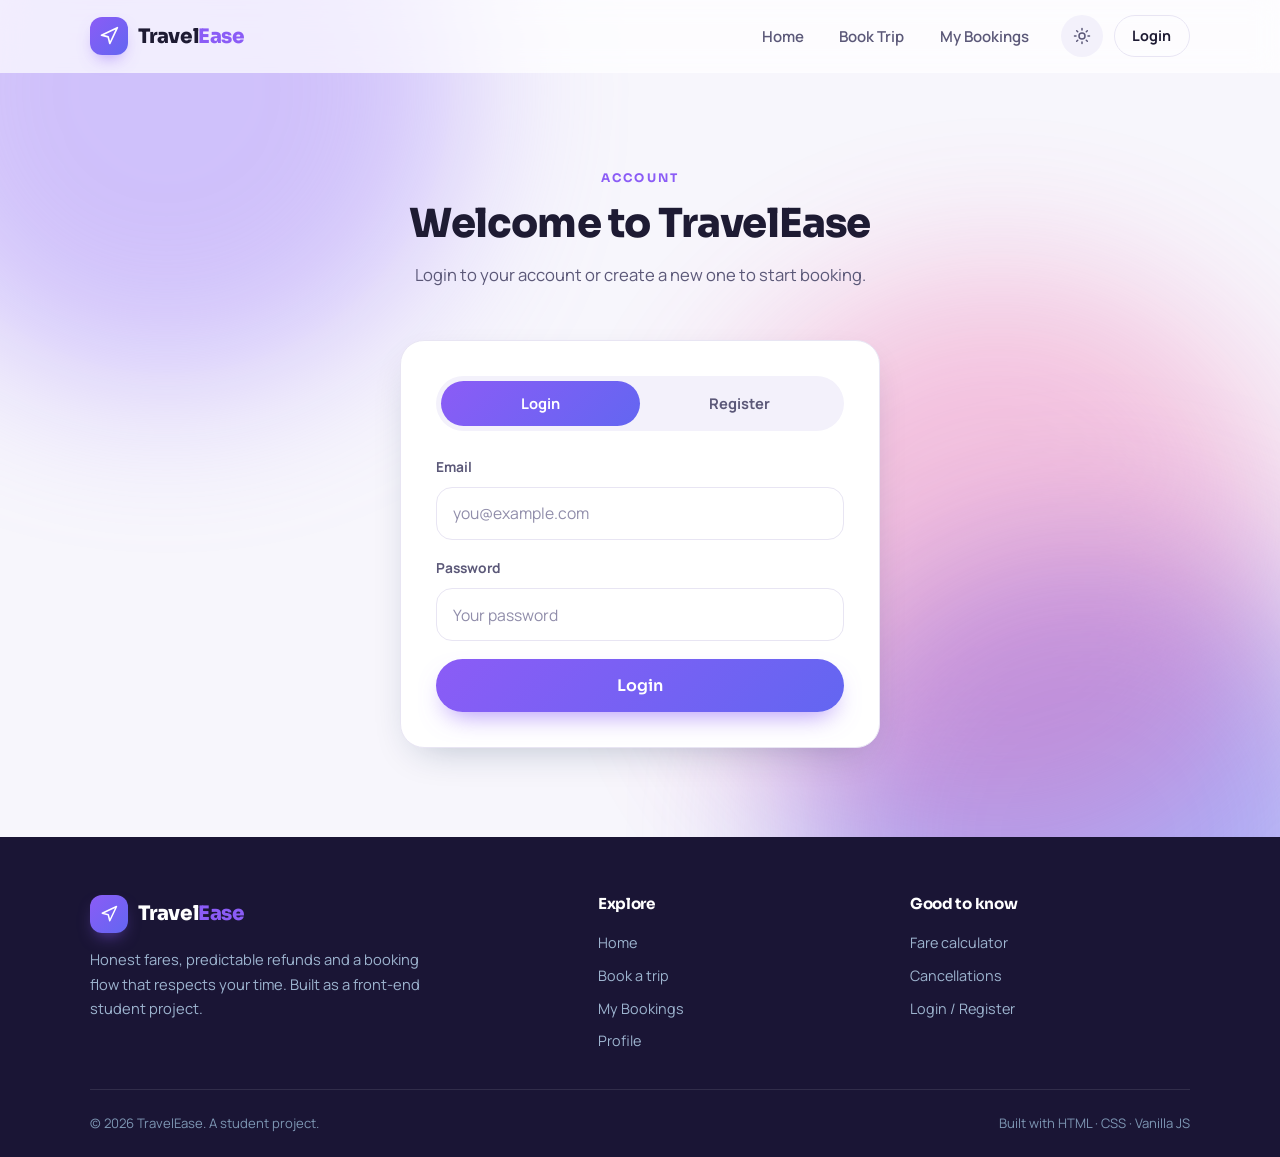
==== commit ac70b709: "Fix bugs, harden registration, and tidy booking UI - Registration now requires name, mobile number a" ====
--- a/booking.html
+++ b/booking.html
@@ -88,11 +88,9 @@
             </div>
           </div>
 
-          <div class="form-row">
-            <div class="form-group">
-              <label for="passengers">Number of Passengers</label>
-              <input type="number" id="passengers" min="1" max="10" placeholder="e.g. 2" />
-            </div>
+          <div class="form-group">
+            <label for="passengers">Number of Passengers</label>
+            <input type="number" id="passengers" min="1" max="10" placeholder="e.g. 2 (max 10)" />
           </div>
 
           <div class="fare-box">
@@ -101,8 +99,7 @@
           </div>
 
           <div class="btn-group">
-            <button type="button" class="btn btn--outline" id="calcBtn">Calculate Fare</button>
-            <button type="submit" class="btn">Book Now</button>
+            <button type="submit" class="btn btn-block btn--lg">Book Now</button>
           </div>
         </form>
       </div>
--- a/style.css
+++ b/style.css
@@ -6,33 +6,34 @@
 
 /* ---------- 1. Design tokens & theme ---------- */
 :root {
-  --navy-900: #0b1f3a;
-  --navy-800: #0f2a4d;
-  --teal-500: #15c0a4;
-  --teal-400: #2dd4bf;
-  --sky-500: #38bdf8;
-  --coral-500: #ff6b6b;
-  --coral-400: #ff8787;
-  --amber-400: #ffb24d;
-
-  --grad-primary: linear-gradient(135deg, #15c0a4 0%, #38bdf8 100%);
-  --grad-hero: linear-gradient(120deg, #2dd4bf 0%, #38bdf8 45%, #6366f1 100%);
-  --grad-warm: linear-gradient(135deg, #ff8787 0%, #ffb24d 100%);
-
-  /* Light theme surfaces */
-  --bg: #eef4fb;
-  --bg-soft: #f7fafd;
+  /* Royal violet + indigo primary, pink accent, on light surfaces */
+  --navy-900: #1a1535;  /* deep violet (footer/headings backdrop) */
+  --navy-800: #251d4a;
+  --teal-500: #8b5cf6;  /* primary brand violet */
+  --teal-400: #a78bfa;  /* lighter violet */
+  --sky-500: #6366f1;   /* indigo */
+  --coral-500: #f43f5e; /* danger / cancel (rose) */
+  --coral-400: #fb7185;
+  --amber-400: #ec4899; /* pink accent */
+
+  --grad-primary: linear-gradient(135deg, #8b5cf6 0%, #6366f1 100%);
+  --grad-hero: linear-gradient(120deg, #a78bfa 0%, #8b5cf6 45%, #ec4899 100%);
+  --grad-warm: linear-gradient(135deg, #fb7185 0%, #f43f5e 100%);
+
+  /* Light theme surfaces (white / light lavender) */
+  --bg: #f7f6fc;
+  --bg-soft: #fbfaff;
   --surface: #ffffff;
-  --surface-2: #f2f7fc;
-  --glass: rgba(255, 255, 255, 0.65);
+  --surface-2: #f3f1fb;
+  --glass: rgba(255, 255, 255, 0.7);
   --glass-brd: rgba(255, 255, 255, 0.7);
 
-  --text: #0e2138;
-  --text-soft: #51637a;
-  --text-mut: #8094aa;
-  --line: #e1e9f3;
-
-  --ring: rgba(21, 192, 164, 0.35);
+  --text: #1e1b33;
+  --text-soft: #5b5878;
+  --text-mut: #908daa;
+  --line: #e8e5f3;
+
+  --ring: rgba(139, 92, 246, 0.32);
   --shadow-sm: 0 2px 8px rgba(16, 42, 77, 0.06);
   --shadow-md: 0 14px 40px -18px rgba(16, 42, 77, 0.32);
   --shadow-lg: 0 30px 70px -28px rgba(16, 42, 77, 0.45);
@@ -51,17 +52,17 @@
 }
 
 [data-theme="dark"] {
-  --bg: #060f1f;
-  --bg-soft: #0a1626;
-  --surface: #0f1d33;
-  --surface-2: #112440;
-  --glass: rgba(16, 32, 58, 0.6);
-  --glass-brd: rgba(120, 160, 220, 0.16);
-
-  --text: #eaf2ff;
-  --text-soft: #a9bdd8;
-  --text-mut: #7088a8;
-  --line: #1d3354;
+  --bg: #100b22;
+  --bg-soft: #16102e;
+  --surface: #1c1640;
+  --surface-2: #241c52;
+  --glass: rgba(28, 22, 64, 0.6);
+  --glass-brd: rgba(160, 140, 220, 0.16);
+
+  --text: #f1eeff;
+  --text-soft: #c2bce0;
+  --text-mut: #8f87b8;
+  --line: #2e2658;
 
   --shadow-sm: 0 2px 10px rgba(0, 0, 0, 0.35);
   --shadow-md: 0 18px 46px -18px rgba(0, 0, 0, 0.6);
@@ -98,7 +99,7 @@
 button { font-family: inherit; cursor: pointer; border: none; background: none; color: inherit; }
 input, select, textarea { font-family: inherit; }
 ul { margin: 0; padding: 0; list-style: none; }
-::selection { background: var(--teal-400); color: #04221c; }
+::selection { background: var(--teal-400); color: #ffffff; }
 
 .hidden { display: none !important; }
 
@@ -113,9 +114,9 @@
   opacity: 0.5;
   animation: drift 26s ease-in-out infinite alternate;
 }
-.aurora__blob--1 { background: #2dd4bf; top: -16vmax; left: -10vmax; }
+.aurora__blob--1 { background: #a78bfa; top: -16vmax; left: -10vmax; }
 .aurora__blob--2 { background: #6366f1; bottom: -18vmax; right: -8vmax; animation-delay: -8s; }
-.aurora__blob--3 { background: #ff8787; top: 30%; left: 55%; opacity: 0.3; animation-delay: -14s; }
+.aurora__blob--3 { background: #ec4899; top: 30%; left: 55%; opacity: 0.3; animation-delay: -14s; }
 [data-theme="dark"] .aurora__blob { opacity: 0.3; }
 
 @keyframes drift {
@@ -183,16 +184,16 @@
 .btn,
 .btn-primary {
   background: var(--grad-primary);
-  color: #04221c;
-  box-shadow: 0 12px 26px -10px rgba(21, 192, 164, 0.7);
+  color: #ffffff;
+  box-shadow: 0 12px 26px -10px rgba(139, 92, 246, 0.7);
 }
 .btn:hover,
-.btn-primary:hover { transform: translateY(-2px); box-shadow: 0 18px 34px -10px rgba(21, 192, 164, 0.8); }
+.btn-primary:hover { transform: translateY(-2px); box-shadow: 0 18px 34px -10px rgba(139, 92, 246, 0.8); }
 
 .btn-danger {
   background: var(--grad-warm);
-  color: #3a1410;
-  box-shadow: 0 12px 26px -12px rgba(255, 135, 135, 0.8);
+  color: #ffffff;
+  box-shadow: 0 12px 26px -12px rgba(244, 63, 94, 0.8);
 }
 .btn-danger:hover { transform: translateY(-2px); }
 
@@ -260,8 +261,8 @@
   height: 38px;
   border-radius: 12px;
   background: var(--grad-primary);
-  color: #04221c;
-  box-shadow: 0 8px 18px -8px rgba(21, 192, 164, 0.8);
+  color: #ffffff;
+  box-shadow: 0 8px 18px -8px rgba(139, 92, 246, 0.8);
 }
 .logo .accent { color: var(--teal-500); }
 
@@ -294,7 +295,7 @@
   font-family: var(--font-display);
   font-weight: 800;
   font-size: 1rem;
-  box-shadow: 0 8px 18px -8px rgba(56, 189, 248, 0.8);
+  box-shadow: 0 8px 18px -8px rgba(99, 102, 241, 0.8);
   transition: transform 0.2s var(--ease);
 }
 .avatar:hover { transform: scale(1.08); }
@@ -334,9 +335,9 @@
 }
 .pill__dot { width: 8px; height: 8px; border-radius: 50%; background: var(--teal-500); animation: pulse 2s infinite; }
 @keyframes pulse {
-  0% { box-shadow: 0 0 0 0 rgba(21, 192, 164, 0.6); }
-  70% { box-shadow: 0 0 0 10px rgba(21, 192, 164, 0); }
-  100% { box-shadow: 0 0 0 0 rgba(21, 192, 164, 0); }
+  0% { box-shadow: 0 0 0 0 rgba(139, 92, 246, 0.6); }
+  70% { box-shadow: 0 0 0 10px rgba(139, 92, 246, 0); }
+  100% { box-shadow: 0 0 0 0 rgba(139, 92, 246, 0); }
 }
 
 .welcome h1 { font-size: clamp(2.2rem, 5.4vw, 3.4rem); font-weight: 800; margin-bottom: 1rem; }
@@ -387,6 +388,17 @@
 
 /* ---------- 9. Forms ---------- */
 .form-row { display: grid; grid-template-columns: 1fr 1fr; gap: 1.1rem; }
+/* A single field left alone in a row should span the full width. */
+.form-row > .form-group:only-child { grid-column: 1 / -1; }
+
+/* Required-field marker + helper hint text. */
+.req { color: var(--coral-500); font-weight: 800; }
+.form-hint {
+  margin: -0.4rem 0 1.1rem;
+  font-size: 0.82rem;
+  line-height: 1.5;
+  color: var(--text-mut);
+}
 
 .form-group { margin-bottom: 1.1rem; }
 .form-group label {
@@ -448,8 +460,8 @@
 .mode-option input:checked + label {
   border-color: transparent;
   background: var(--grad-primary);
-  color: #04221c;
-  box-shadow: 0 12px 26px -14px rgba(21, 192, 164, 0.8);
+  color: #ffffff;
+  box-shadow: 0 12px 26px -14px rgba(139, 92, 246, 0.8);
 }
 
 /* ---------- 11. Fare box ---------- */
@@ -494,7 +506,7 @@
   color: var(--text-soft);
   transition: color var(--t), background var(--t);
 }
-.auth-tab.active { background: var(--grad-primary); color: #04221c; }
+.auth-tab.active { background: var(--grad-primary); color: #ffffff; }
 
 /* ---------- 13. Profile ---------- */
 .profile-head { text-align: center; margin-bottom: 1.6rem; }
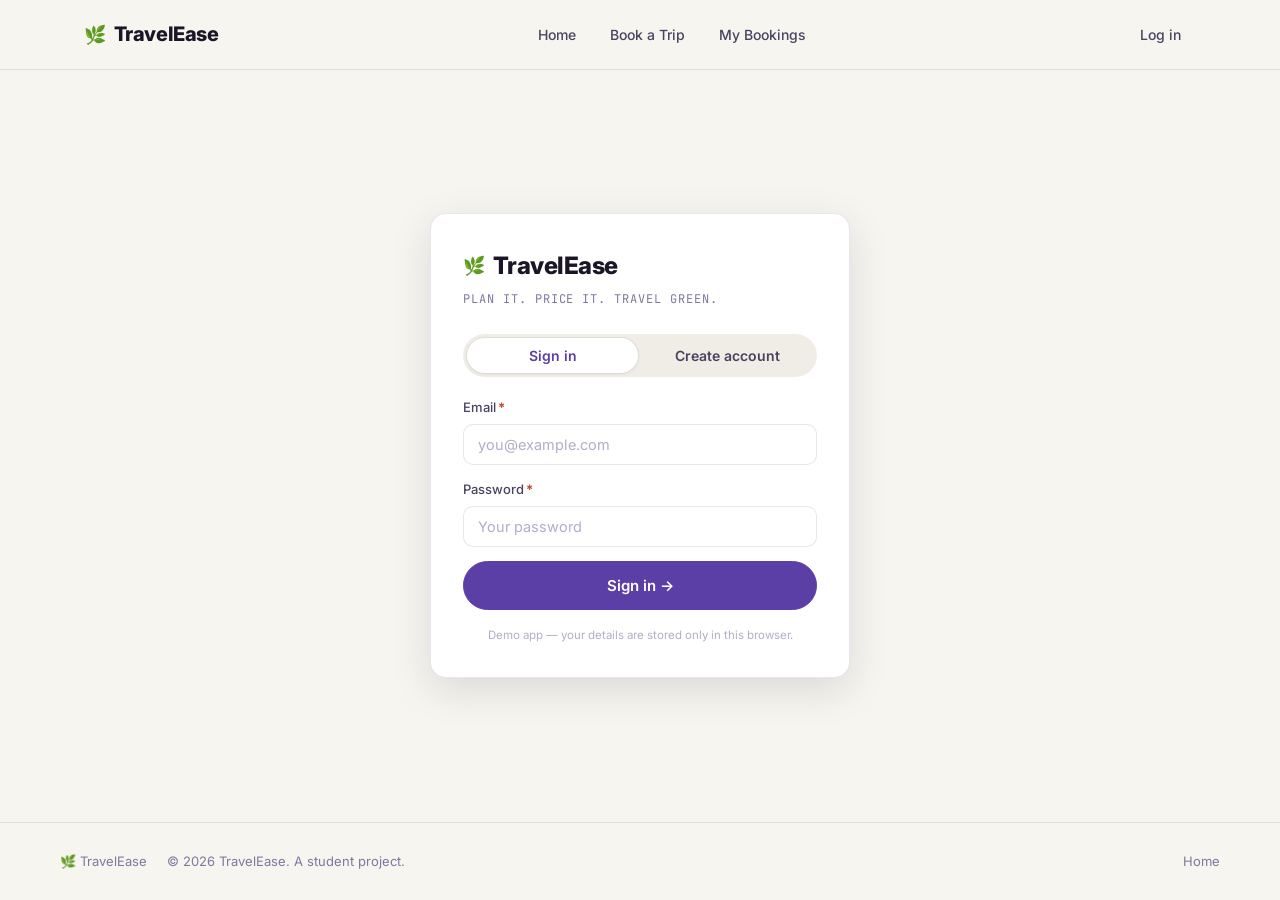
==== commit 53dffd79: "Adopt reference design system + add Carbon-Smart Advisor feature Design (copied from the reference p" ====
--- a/booking.html
+++ b/booking.html
@@ -1,142 +1,155 @@
 <!DOCTYPE html>
 <html lang="en">
 <head>
-  <meta charset="UTF-8" />
-  <meta name="viewport" content="width=device-width, initial-scale=1.0" />
-  <meta name="theme-color" content="#0b1f3a" />
-  <title>TravelEase · Book a Trip</title>
-  <script>(function(){try{var t=localStorage.getItem('te.theme')||((window.matchMedia&&matchMedia('(prefers-color-scheme: dark)').matches)?'dark':'light');document.documentElement.setAttribute('data-theme',t);}catch(e){}})();</script>
-  <link rel="preconnect" href="https://fonts.googleapis.com" />
-  <link rel="preconnect" href="https://fonts.gstatic.com" crossorigin />
-  <link href="https://fonts.googleapis.com/css2?family=Sora:wght@400;500;600;700;800&family=Manrope:wght@400;500;600;700&display=swap" rel="stylesheet" />
-  <link rel="stylesheet" href="style.css" />
+<meta charset="UTF-8" />
+<meta name="viewport" content="width=device-width, initial-scale=1.0" />
+<title>TravelEase — Book a Trip</title>
+<link rel="preconnect" href="https://fonts.googleapis.com" />
+<link rel="preconnect" href="https://fonts.gstatic.com" crossorigin />
+<link href="https://fonts.googleapis.com/css2?family=Playfair+Display:ital,wght@0,700;0,800;1,700&family=Inter:wght@300;400;500;600;700&family=JetBrains+Mono:wght@500;600;700&display=swap" rel="stylesheet" />
+<link rel="stylesheet" href="style.css" />
 </head>
 <body>
-  <div class="aurora" aria-hidden="true">
-    <span class="aurora__blob aurora__blob--1"></span>
-    <span class="aurora__blob aurora__blob--2"></span>
-    <span class="aurora__blob aurora__blob--3"></span>
+
+<header class="site-header">
+  <div class="header-inner">
+    <a class="logo" href="index.html"><span class="logo-icon">🌿</span><span class="logo-text">TravelEase</span></a>
+    <nav class="main-nav" id="mainNav">
+      <a class="nav-link" href="index.html">Home</a>
+      <a class="nav-link" href="booking.html">Book a Trip</a>
+      <a class="nav-link" href="bookings.html">My Bookings</a>
+      <a class="nav-link" href="profile.html">Profile</a>
+    </nav>
+    <div class="header-right">
+      <div id="authArea"></div>
+      <button class="nav-toggle" id="navToggle" aria-label="Menu"><span></span><span></span><span></span></button>
+    </div>
+  </div>
+</header>
+
+<main>
+  <div class="page-head">
+    <p class="eyebrow">Core planner</p>
+    <h1>Build your trip</h1>
+    <p class="page-sub">Fill in the details below. We'll price it, and show the carbon cost of your choice with a greener option.</p>
   </div>
 
-  <header class="nav" id="nav">
-    <div class="container nav__inner">
-      <a class="logo" href="index.html" aria-label="TravelEase home">
-        <span class="brand__mark" aria-hidden="true"><svg viewBox="0 0 24 24" width="20" height="20" fill="none" stroke="currentColor" stroke-width="2" stroke-linecap="round" stroke-linejoin="round"><path d="M3 11l19-9-9 19-2-8-8-2z" /></svg></span>
-        <span>Travel<span class="accent">Ease</span></span>
-      </a>
-      <ul class="nav-links">
-        <li><a href="index.html">Home</a></li>
-        <li><a href="booking.html" class="active">Book Trip</a></li>
-        <li><a href="bookings.html">My Bookings</a></li>
-      </ul>
-      <div class="nav__actions">
-        <button class="btn--ghost" id="themeToggle" type="button" aria-label="Toggle colour theme">
-          <svg class="icon-sun" viewBox="0 0 24 24" width="18" height="18" fill="none" stroke="currentColor" stroke-width="2" stroke-linecap="round" stroke-linejoin="round"><circle cx="12" cy="12" r="4" /><path d="M12 2v2M12 20v2M4.9 4.9l1.4 1.4M17.7 17.7l1.4 1.4M2 12h2M20 12h2M4.9 19.1l1.4-1.4M17.7 6.3l1.4-1.4" /></svg>
-          <svg class="icon-moon" viewBox="0 0 24 24" width="18" height="18" fill="none" stroke="currentColor" stroke-width="2" stroke-linecap="round" stroke-linejoin="round"><path d="M21 12.8A9 9 0 1 1 11.2 3a7 7 0 0 0 9.8 9.8z" /></svg>
-        </button>
-        <div id="authArea"></div>
-        <button class="nav__burger" id="navBurger" type="button" aria-label="Open menu"><span></span><span></span><span></span></button>
+  <form id="bookingForm">
+    <!-- Step 1: Transport mode -->
+    <div class="wizard-step">
+      <div class="wizard-step-header">
+        <div class="wizard-step-num">1</div>
+        <div>
+          <div class="wizard-step-title">Transport mode</div>
+          <div class="wizard-step-desc">Flights are fastest; trains and buses are far greener.</div>
+        </div>
+      </div>
+      <div class="mode-grid" id="modeGrid">
+        <button type="button" class="mode-btn selected" data-mode="flight"><span class="ic">✈️</span><span class="lbl">Flight</span><span class="sub">₹5.0/km · fastest</span></button>
+        <button type="button" class="mode-btn" data-mode="train"><span class="ic">🚆</span><span class="lbl">Train</span><span class="sub">₹1.2/km · greener</span></button>
+        <button type="button" class="mode-btn" data-mode="bus"><span class="ic">🚌</span><span class="lbl">Bus</span><span class="sub">₹0.9/km · greenest</span></button>
       </div>
     </div>
-  </header>
 
-  <section class="section">
-    <div class="container">
-      <header class="section__head">
-        <span class="eyebrow">Plan &amp; price</span>
-        <h2 class="section-title">Build your trip, watch the fare</h2>
-        <p class="section-subtitle">Choose your mode of travel and the fare updates as you go.</p>
-      </header>
-
-      <div class="card">
-        <form id="bookingForm">
-          <!-- Travel mode: Flight / Train / Bus -->
-          <div class="mode-selector">
-            <div class="mode-option">
-              <input type="radio" name="mode" id="modeFlight" value="flight" checked />
-              <label for="modeFlight"><span class="mode-icon">✈️</span>Flight</label>
-            </div>
-            <div class="mode-option">
-              <input type="radio" name="mode" id="modeTrain" value="train" />
-              <label for="modeTrain"><span class="mode-icon">🚆</span>Train</label>
-            </div>
-            <div class="mode-option">
-              <input type="radio" name="mode" id="modeBus" value="bus" />
-              <label for="modeBus"><span class="mode-icon">🚌</span>Bus</label>
-            </div>
+    <!-- Step 2: Trip details -->
+    <div class="wizard-step">
+      <div class="wizard-step-header">
+        <div class="wizard-step-num">2</div>
+        <div>
+          <div class="wizard-step-title">Trip details</div>
+          <div class="wizard-step-desc">Where are you headed, and with how many people?</div>
+        </div>
+      </div>
+      <div class="form-grid">
+        <label class="field">
+          <span class="field-label">From city<span class="req">*</span></span>
+          <select id="source"><option value="">-- Select source --</option></select>
+        </label>
+        <label class="field">
+          <span class="field-label">To city<span class="req">*</span></span>
+          <select id="destination"><option value="">-- Select destination --</option></select>
+        </label>
+        <label class="field">
+          <span class="field-label">Travel date<span class="req">*</span></span>
+          <input type="date" id="date" />
+        </label>
+        <label class="field">
+          <span class="field-label">Travel class</span>
+          <select id="travelClass"><option value="">-- Select class --</option></select>
+        </label>
+        <label class="field">
+          <span class="field-label">Travellers</span>
+          <div class="number-input-wrap">
+            <button type="button" class="num-btn" data-target="passengers" data-action="dec">−</button>
+            <input type="number" id="passengers" min="1" max="10" value="1" />
+            <button type="button" class="num-btn" data-target="passengers" data-action="inc">+</button>
           </div>
-
-          <div class="form-row">
-            <div class="form-group">
-              <label for="source">Source City</label>
-              <select id="source"><option value="">-- Select Source --</option></select>
-            </div>
-            <div class="form-group">
-              <label for="destination">Destination City</label>
-              <select id="destination"><option value="">-- Select Destination --</option></select>
-            </div>
-          </div>
-
-          <div class="form-row">
-            <div class="form-group">
-              <label for="date">Travel Date</label>
-              <input type="date" id="date" />
-            </div>
-            <div class="form-group">
-              <label for="travelClass">Travel Class</label>
-              <select id="travelClass"><option value="">-- Select Class --</option></select>
-            </div>
-          </div>
-
-          <div class="form-group">
-            <label for="passengers">Number of Passengers</label>
-            <input type="number" id="passengers" min="1" max="10" placeholder="e.g. 2 (max 10)" />
-          </div>
-
-          <div class="fare-box">
-            <span>Estimated fare</span>
-            <strong id="fareEstimate">Rs 0</strong>
-          </div>
-
-          <div class="btn-group">
-            <button type="submit" class="btn btn-block btn--lg">Book Now</button>
-          </div>
-        </form>
+        </label>
+      </div>
+      <div class="form-actions">
+        <button type="button" class="btn btn-outline" id="calcBtn">Calculate plan</button>
+        <p class="field-error" id="formError"></p>
       </div>
     </div>
-  </section>
 
-  <footer class="footer">
-    <div class="container footer__grid">
-      <div class="footer__brand">
-        <a class="logo" href="index.html">
-          <span class="brand__mark" aria-hidden="true"><svg viewBox="0 0 24 24" width="18" height="18" fill="none" stroke="currentColor" stroke-width="2" stroke-linecap="round" stroke-linejoin="round"><path d="M3 11l19-9-9 19-2-8-8-2z" /></svg></span>
-          <span>Travel<span class="accent">Ease</span></span>
-        </a>
-        <p>Honest fares, predictable refunds and a booking flow that respects your time. Built as a front-end student project.</p>
+    <!-- Results -->
+    <div id="results" hidden>
+      <!-- Cost -->
+      <div class="wizard-step">
+        <div class="wizard-step-header">
+          <div class="wizard-step-num done" style="background:var(--green)">₹</div>
+          <div class="wizard-step-title">Fare breakdown</div>
+        </div>
+        <div class="cost-grid">
+          <div class="cost-card"><span class="cost-lbl">Distance</span><span class="cost-amt" id="distAmt">— km</span></div>
+          <div class="cost-card"><span class="cost-lbl">Per person</span><span class="cost-amt" id="perAmt">₹0</span></div>
+          <div class="cost-card total"><span class="cost-lbl">Total fare</span><span class="cost-amt" id="fareEstimate">₹0</span></div>
+        </div>
       </div>
-      <div class="footer__col">
-        <h4>Explore</h4>
-        <a href="index.html">Home</a>
-        <a href="booking.html">Book a trip</a>
-        <a href="bookings.html">My Bookings</a>
-        <a href="profile.html">Profile</a>
+
+      <!-- Carbon-Smart Advisor -->
+      <div class="wizard-step">
+        <div class="wizard-step-header">
+          <div class="wizard-step-num done" style="background:var(--green)">🌱</div>
+          <div class="wizard-step-title">Carbon-Smart Advisor</div>
+        </div>
+        <div class="carbon-panel">
+          <div class="carbon-dial">
+            <div class="carbon-leaf">🌍</div>
+            <span class="carbon-kg" id="carbonKg">0<small> kg CO₂</small></span>
+          </div>
+          <div class="carbon-body">
+            <h3 id="carbonHead">Your trip's footprint</h3>
+            <p id="carbonText">Choose a route to see its carbon impact.</p>
+            <div class="carbon-compare" id="carbonCompare"></div>
+          </div>
+        </div>
+        <div class="banner banner-info eco-nudge" id="ecoNudge" hidden>
+          <span class="banner-icon">💡</span>
+          <span id="ecoNudgeText"></span>
+        </div>
       </div>
-      <div class="footer__col">
-        <h4>Good to know</h4>
-        <a href="booking.html">Fare calculator</a>
-        <a href="bookings.html">Cancellations</a>
-        <a href="login.html">Login / Register</a>
+
+      <!-- Confirm -->
+      <div class="wizard-step" style="border-bottom:none">
+        <div class="form-actions">
+          <button type="submit" class="btn btn-green btn-lg" id="bookBtn">Confirm booking →</button>
+        </div>
       </div>
     </div>
-    <div class="container footer__bar">
-      <span>© <span id="year"></span> TravelEase. A student project.</span>
-      <span>Built with HTML · CSS · Vanilla JS</span>
-    </div>
-  </footer>
+  </form>
+</main>
 
-  <script src="auth.js"></script>
-  <script src="data.js"></script>
-  <script src="booking.js"></script>
+<footer class="site-footer">
+  <div class="footer-inner">
+    <span class="logo-text">🌿 TravelEase</span>
+    <p>Prices &amp; CO₂ are estimates for planning. © <span id="year"></span></p>
+    <div class="footer-links"><a href="bookings.html">My Bookings</a><a href="profile.html">Profile</a></div>
+  </div>
+</footer>
+
+<script src="auth.js"></script>
+<script src="data.js"></script>
+<script src="booking.js"></script>
 </body>
 </html>
--- a/style.css
+++ b/style.css
@@ -1,77 +1,66 @@
-/* =====================================================================
-   TravelEase — design system adapted from the Voyago reference.
-   Navy + teal/sky palette, Sora/Manrope type, aurora background,
-   pill buttons, glassy nav, light & dark themes.
-   ===================================================================== */
-
-/* ---------- 1. Design tokens & theme ---------- */
+/* =====================================================
+   TravelEase — design copied from the reference project
+   Palette: forest green + deep violet, cream surfaces.
+   Fonts: Playfair Display (display), Inter (body),
+          JetBrains Mono (numbers/labels).
+   Plus Carbon-Smart Advisor styles at the bottom.
+   ===================================================== */
+
+/* ---------- Design tokens ---------- */
 :root {
-  /* Royal violet + indigo primary, pink accent, on light surfaces */
-  --navy-900: #1a1535;  /* deep violet (footer/headings backdrop) */
-  --navy-800: #251d4a;
-  --teal-500: #8b5cf6;  /* primary brand violet */
-  --teal-400: #a78bfa;  /* lighter violet */
-  --sky-500: #6366f1;   /* indigo */
-  --coral-500: #f43f5e; /* danger / cancel (rose) */
-  --coral-400: #fb7185;
-  --amber-400: #ec4899; /* pink accent */
-
-  --grad-primary: linear-gradient(135deg, #8b5cf6 0%, #6366f1 100%);
-  --grad-hero: linear-gradient(120deg, #a78bfa 0%, #8b5cf6 45%, #ec4899 100%);
-  --grad-warm: linear-gradient(135deg, #fb7185 0%, #f43f5e 100%);
-
-  /* Light theme surfaces (white / light lavender) */
-  --bg: #f7f6fc;
-  --bg-soft: #fbfaff;
-  --surface: #ffffff;
-  --surface-2: #f3f1fb;
-  --glass: rgba(255, 255, 255, 0.7);
-  --glass-brd: rgba(255, 255, 255, 0.7);
-
-  --text: #1e1b33;
-  --text-soft: #5b5878;
-  --text-mut: #908daa;
-  --line: #e8e5f3;
-
-  --ring: rgba(139, 92, 246, 0.32);
-  --shadow-sm: 0 2px 8px rgba(16, 42, 77, 0.06);
-  --shadow-md: 0 14px 40px -18px rgba(16, 42, 77, 0.32);
-  --shadow-lg: 0 30px 70px -28px rgba(16, 42, 77, 0.45);
-
-  --r-sm: 10px;
-  --r-md: 16px;
-  --r-lg: 24px;
-  --r-xl: 34px;
-
-  --maxw: 1100px;
-  --ease: cubic-bezier(.22, 1, .36, 1);
-  --t: .35s var(--ease);
-
-  --font-display: 'Sora', system-ui, sans-serif;
-  --font-body: 'Manrope', system-ui, sans-serif;
-}
-
-[data-theme="dark"] {
-  --bg: #100b22;
-  --bg-soft: #16102e;
-  --surface: #1c1640;
-  --surface-2: #241c52;
-  --glass: rgba(28, 22, 64, 0.6);
-  --glass-brd: rgba(160, 140, 220, 0.16);
-
-  --text: #f1eeff;
-  --text-soft: #c2bce0;
-  --text-mut: #8f87b8;
-  --line: #2e2658;
-
-  --shadow-sm: 0 2px 10px rgba(0, 0, 0, 0.35);
-  --shadow-md: 0 18px 46px -18px rgba(0, 0, 0, 0.6);
-  --shadow-lg: 0 34px 80px -30px rgba(0, 0, 0, 0.7);
-}
-
-/* ---------- 2. Base & reset ---------- */
+  --bg:          #F7F5F0;
+  --bg-soft:     #EFEDE6;
+  --bg-deep:     #1A1628;
+
+  --panel:       #FFFFFF;
+  --panel-tint:  #F0EEF8;
+  --panel-green: #EBF5EE;
+
+  --border:        rgba(60, 50, 90, 0.12);
+  --border-strong: rgba(60, 50, 90, 0.24);
+
+  --text:       #1A1628;
+  --text-mid:   #4A4260;
+  --text-dim:   #7E78A0;
+  --text-faint: #B2ADCB;
+
+  --green:       #2C7A4B;
+  --green-mid:   #3D9960;
+  --green-light: #6DBF87;
+  --green-soft:  rgba(44, 122, 75, 0.12);
+  --green-glow:  rgba(44, 122, 75, 0.25);
+
+  --violet:      #5B3FA6;
+  --violet-mid:  #7A5CC4;
+  --violet-light:#A68FE0;
+  --violet-soft: rgba(91, 63, 166, 0.10);
+  --violet-glow: rgba(91, 63, 166, 0.25);
+
+  --amber:       #C9891A;
+  --amber-soft:  rgba(201, 137, 26, 0.12);
+  --rust:        #C0442A;
+  --rust-soft:   rgba(192, 68, 42, 0.10);
+  --teal:        #1E8A79;
+  --teal-soft:   rgba(30, 138, 121, 0.10);
+
+  --font-display: "Playfair Display", Georgia, serif;
+  --font-body:    "Inter", "Helvetica Neue", Arial, sans-serif;
+  --font-mono:    "JetBrains Mono", "Courier New", monospace;
+
+  --radius:    16px;
+  --radius-sm: 10px;
+  --radius-xs: 6px;
+  --container: 1160px;
+
+  --shadow-sm: 0 1px 4px rgba(26,22,40,0.06), 0 0 0 1px rgba(26,22,40,0.05);
+  --shadow:    0 4px 16px rgba(26,22,40,0.08), 0 0 0 1px rgba(26,22,40,0.05);
+  --shadow-lg: 0 12px 40px rgba(26,22,40,0.12);
+
+  --ease: cubic-bezier(0.22, 1, 0.36, 1);
+}
+
+/* ---------- Base & typography ---------- */
 *, *::before, *::after { box-sizing: border-box; }
-
 html { scroll-behavior: smooth; }
 
 body {
@@ -79,580 +68,311 @@
   min-height: 100vh;
   display: flex;
   flex-direction: column;
+  background: var(--bg);
+  color: var(--text);
   font-family: var(--font-body);
-  color: var(--text);
-  background: var(--bg);
+  font-size: 15px;
   line-height: 1.65;
-  overflow-x: hidden;
-  transition: background var(--t), color var(--t);
-}
-
-h1, h2, h3, h4 {
-  font-family: var(--font-display);
-  line-height: 1.14;
-  margin: 0;
-  letter-spacing: -0.02em;
-}
-p { margin: 0; }
-a { color: inherit; text-decoration: none; }
-svg { display: block; }
-button { font-family: inherit; cursor: pointer; border: none; background: none; color: inherit; }
-input, select, textarea { font-family: inherit; }
-ul { margin: 0; padding: 0; list-style: none; }
-::selection { background: var(--teal-400); color: #ffffff; }
-
-.hidden { display: none !important; }
-
-/* ---------- Aurora background ---------- */
-.aurora { position: fixed; inset: 0; z-index: -1; overflow: hidden; pointer-events: none; }
-.aurora__blob {
-  position: absolute;
-  width: 46vmax;
-  height: 46vmax;
-  border-radius: 50%;
-  filter: blur(80px);
-  opacity: 0.5;
-  animation: drift 26s ease-in-out infinite alternate;
-}
-.aurora__blob--1 { background: #a78bfa; top: -16vmax; left: -10vmax; }
-.aurora__blob--2 { background: #6366f1; bottom: -18vmax; right: -8vmax; animation-delay: -8s; }
-.aurora__blob--3 { background: #ec4899; top: 30%; left: 55%; opacity: 0.3; animation-delay: -14s; }
-[data-theme="dark"] .aurora__blob { opacity: 0.3; }
-
-@keyframes drift {
-  0% { transform: translate(0, 0) scale(1); }
-  100% { transform: translate(6vmax, 4vmax) scale(1.18); }
-}
-
-/* ---------- 3. Layout helpers ---------- */
-.container { width: min(100% - 2.4rem, var(--maxw)); margin-inline: auto; }
-.container--narrow { max-width: 760px; }
-
-.section { padding: clamp(3.4rem, 7vw, 6rem) 0; position: relative; }
-.section--alt { background: var(--bg-soft); }
-
-.section__head { text-align: center; max-width: 640px; margin: 0 auto clamp(2.2rem, 5vw, 3.2rem); }
-.eyebrow {
-  display: inline-block;
+  -webkit-font-smoothing: antialiased;
+  -moz-osx-font-smoothing: grayscale;
+}
+
+h1, h2, h3, h4, h5 {
   font-family: var(--font-display);
   font-weight: 700;
-  font-size: 0.74rem;
-  letter-spacing: 0.18em;
-  text-transform: uppercase;
-  color: var(--teal-500);
-  margin-bottom: 0.8rem;
-}
-.section-title, .section__title {
-  font-size: clamp(1.7rem, 4vw, 2.5rem);
-  font-weight: 800;
-}
-.section-subtitle, .section__sub {
-  margin-top: 0.9rem;
-  color: var(--text-soft);
-  font-size: 1.04rem;
-  text-align: center;
-}
-
-.grad-text {
-  background: var(--grad-hero);
-  -webkit-background-clip: text;
-  background-clip: text;
-  color: transparent;
-}
-
-/* ---------- 4. Buttons ---------- */
-.btn {
-  --pad: 0.78rem 1.5rem;
-  display: inline-flex;
-  align-items: center;
-  justify-content: center;
-  gap: 0.55rem;
-  padding: var(--pad);
-  border-radius: 999px;
-  font-family: var(--font-display);
-  font-weight: 600;
-  font-size: 0.95rem;
-  letter-spacing: -0.01em;
-  transition: transform .25s var(--ease), box-shadow var(--t), background var(--t), color var(--t);
-  white-space: nowrap;
-}
-.btn:active { transform: translateY(1px) scale(.99); }
-.btn--lg, .btn-lg { --pad: 1rem 1.9rem; font-size: 1rem; }
+  margin: 0;
+  line-height: 1.2;
+  letter-spacing: -0.005em;
+}
+p { margin: 0; }
+button { font-family: inherit; cursor: pointer; }
+input, select, textarea { font-family: var(--font-body); }
+a { color: inherit; text-decoration: none; }
+ul { margin: 0; padding: 0; }
+
+@media (prefers-reduced-motion: reduce) {
+  *, *::before, *::after { animation-duration: 0.001ms !important; transition-duration: 0.001ms !important; }
+}
+
+.hidden { display: none !important; }
+
+/* ---------- Layout ---------- */
+main { flex: 1; width: 100%; max-width: var(--container); margin: 0 auto; padding: 0 24px 80px; }
+.section { padding: 64px 0; }
+.section-tinted { background: var(--panel-tint); margin: 0 -24px; padding: 64px 24px; border-top: 1px solid var(--border); border-bottom: 1px solid var(--border); }
+
+.section-head { margin-bottom: 32px; }
+.section-head.center { text-align: center; }
+.section-head h2 { font-size: clamp(26px, 4vw, 36px); margin-top: 6px; }
+
+.eyebrow { display: block; font-family: var(--font-mono); font-size: 11px; letter-spacing: 0.14em; text-transform: uppercase; color: var(--green); margin: 0 0 8px; }
+.accent { color: var(--violet); }
+
+.page-head { padding: 52px 0 32px; }
+.page-head h1 { font-size: clamp(32px, 5vw, 52px); letter-spacing: -0.01em; }
+.page-sub { color: var(--text-mid); margin-top: 10px; max-width: 560px; font-size: 16px; }
+
+/* ---------- Header / Nav ---------- */
+.site-header {
+  position: sticky; top: 0; z-index: 100;
+  background: rgba(247, 245, 240, 0.92);
+  backdrop-filter: blur(10px); -webkit-backdrop-filter: blur(10px);
+  border-bottom: 1px solid var(--border);
+}
+.header-inner { max-width: var(--container); margin: 0 auto; padding: 14px 24px; display: flex; align-items: center; justify-content: space-between; gap: 16px; }
+
+.logo { display: flex; align-items: center; gap: 8px; font-family: var(--font-body); font-size: 20px; font-weight: 800; letter-spacing: -0.02em; color: var(--text); }
+.logo-icon { font-size: 18px; }
+
+.main-nav { display: flex; gap: 4px; }
+.nav-link { background: none; border: 1px solid transparent; color: var(--text-mid); font-size: 14px; font-weight: 500; padding: 8px 14px; border-radius: 999px; transition: all 0.15s ease; }
+.nav-link:hover { color: var(--text); background: var(--panel); border-color: var(--border); }
+.nav-link.active { background: var(--violet); color: #fff; border-color: var(--violet); font-weight: 600; }
+
+.header-right { display: flex; align-items: center; gap: 12px; }
+#authArea { display: flex; align-items: center; gap: 12px; }
+.user-greeting { font-family: var(--font-mono); font-size: 12px; color: var(--text-dim); }
+.avatar-sm { width: 38px; height: 38px; border-radius: 50%; background: linear-gradient(135deg, var(--violet), var(--green)); color: #fff; display: flex; align-items: center; justify-content: center; font-family: var(--font-display); font-weight: 800; font-size: 15px; transition: transform 0.15s ease; }
+.avatar-sm:hover { transform: scale(1.06); }
+.logout-btn { white-space: nowrap; cursor: pointer; }
+
+.nav-toggle { display: none; flex-direction: column; gap: 5px; background: none; border: none; padding: 6px; }
+.nav-toggle span { width: 22px; height: 2px; background: var(--text); border-radius: 2px; }
+
+/* ---------- Footer ---------- */
+.site-footer { border-top: 1px solid var(--border); padding: 28px 24px; color: var(--text-dim); font-size: 13px; }
+.footer-inner { max-width: var(--container); margin: 0 auto; display: flex; align-items: center; gap: 20px; flex-wrap: wrap; }
+.footer-links { display: flex; gap: 14px; margin-left: auto; }
+.footer-links a:hover { color: var(--violet); }
+
+/* ---------- Buttons ---------- */
+.btn { display: inline-flex; align-items: center; justify-content: center; gap: 8px; border-radius: 999px; padding: 11px 22px; font-size: 14px; font-weight: 600; border: 1.5px solid transparent; cursor: pointer; transition: transform 0.12s ease, box-shadow 0.12s ease, background 0.15s ease; white-space: nowrap; }
+.btn:active { transform: scale(0.97); }
+.btn-lg { padding: 14px 28px; font-size: 15px; }
+.btn-sm { padding: 7px 14px; font-size: 13px; }
 .btn-block { width: 100%; }
-.btn-sm { --pad: 0.55rem 1.1rem; font-size: 0.86rem; }
-
-.btn,
-.btn-primary {
-  background: var(--grad-primary);
-  color: #ffffff;
-  box-shadow: 0 12px 26px -10px rgba(139, 92, 246, 0.7);
-}
-.btn:hover,
-.btn-primary:hover { transform: translateY(-2px); box-shadow: 0 18px 34px -10px rgba(139, 92, 246, 0.8); }
-
-.btn-danger {
-  background: var(--grad-warm);
-  color: #ffffff;
-  box-shadow: 0 12px 26px -12px rgba(244, 63, 94, 0.8);
-}
-.btn-danger:hover { transform: translateY(-2px); }
-
-.btn--outline {
-  background: transparent;
-  border: 1.5px solid var(--line);
-  color: var(--text);
-  box-shadow: none;
-}
-.btn--outline:hover { border-color: var(--teal-500); color: var(--teal-500); }
-
-.btn-group { display: flex; gap: 0.9rem; flex-wrap: wrap; }
-
-/* Ghost / theme-toggle button */
-.btn--ghost {
-  background: var(--surface-2);
-  color: var(--text-soft);
-  width: 42px;
-  height: 42px;
-  border-radius: 50%;
-  display: grid;
-  place-items: center;
-  transition: color var(--t), transform var(--t);
-}
-.btn--ghost:hover { color: var(--teal-500); transform: translateY(-2px); }
-.icon-moon { display: none; }
-[data-theme="dark"] .icon-sun { display: none; }
-[data-theme="dark"] .icon-moon { display: block; }
-
-/* ---------- 5. Navbar ---------- */
-.nav, .header {
-  position: sticky;
-  top: 0;
-  z-index: 100;
-  backdrop-filter: blur(14px);
-  -webkit-backdrop-filter: blur(14px);
-  background: var(--glass);
-  border-bottom: 1px solid transparent;
-  transition: background var(--t), border-color var(--t), box-shadow var(--t);
-}
-.nav.is-scrolled, .header.is-scrolled { border-bottom-color: var(--line); box-shadow: var(--shadow-sm); }
-
-.nav__inner {
-  display: flex;
-  align-items: center;
-  gap: 1rem;
-  height: 72px;
-}
-
-/* brand / logo: top-left */
-.logo {
-  display: inline-flex;
-  align-items: center;
-  gap: 0.6rem;
-  font-family: var(--font-display);
-  font-weight: 800;
-  font-size: 1.25rem;
-  letter-spacing: -0.02em;
-  margin-right: auto; /* keeps the logo in the top-left corner */
-}
-.brand__mark {
-  display: grid;
-  place-items: center;
-  width: 38px;
-  height: 38px;
-  border-radius: 12px;
-  background: var(--grad-primary);
-  color: #ffffff;
-  box-shadow: 0 8px 18px -8px rgba(139, 92, 246, 0.8);
-}
-.logo .accent { color: var(--teal-500); }
-
-.nav-links { display: flex; align-items: center; gap: 0.35rem; }
-.nav-links a {
-  padding: 0.5rem 0.95rem;
-  border-radius: 999px;
-  font-weight: 600;
-  font-size: 0.94rem;
-  color: var(--text-soft);
-  transition: color var(--t), background var(--t);
-}
-.nav-links a:hover { color: var(--text); background: var(--surface-2); }
-.nav-links a.active { color: var(--teal-500); background: color-mix(in srgb, var(--teal-500) 12%, transparent); }
-
-.nav__actions { display: flex; align-items: center; gap: 0.7rem; }
-
-/* auth area in the top-right corner */
-#authArea { display: flex; align-items: center; gap: 0.7rem; }
-
-/* round profile avatar */
-.avatar {
-  width: 40px;
-  height: 40px;
-  border-radius: 50%;
-  display: grid;
-  place-items: center;
-  background: var(--grad-hero);
-  color: #fff;
-  font-family: var(--font-display);
-  font-weight: 800;
-  font-size: 1rem;
-  box-shadow: 0 8px 18px -8px rgba(99, 102, 241, 0.8);
-  transition: transform 0.2s var(--ease);
-}
-.avatar:hover { transform: scale(1.08); }
-
-.nav-logout {
-  padding: 0.5rem 1.1rem;
-  border-radius: 999px;
-  font-weight: 700;
-  font-size: 0.9rem;
-  border: 1.5px solid var(--line);
-  color: var(--text);
-  transition: border-color var(--t), color var(--t), transform var(--t);
-}
-.nav-logout:hover { border-color: var(--teal-500); color: var(--teal-500); transform: translateY(-2px); }
-
-/* mobile menu toggle */
-.nav__burger { display: none; flex-direction: column; gap: 5px; padding: 8px; }
-.nav__burger span { width: 22px; height: 2px; background: var(--text); border-radius: 2px; transition: transform .3s var(--ease), opacity .3s; }
-.nav__burger.is-open span:nth-child(1) { transform: translateY(7px) rotate(45deg); }
-.nav__burger.is-open span:nth-child(2) { opacity: 0; }
-.nav__burger.is-open span:nth-child(3) { transform: translateY(-7px) rotate(-45deg); }
-
-/* ---------- 6. Hero ---------- */
-.welcome { padding: clamp(3rem, 7vw, 5.5rem) 0 clamp(2.5rem, 5vw, 4rem); text-align: center; }
-.welcome .container { max-width: 760px; }
-
-.pill {
-  display: inline-flex; align-items: center; gap: 0.5rem;
-  padding: 0.42rem 0.95rem;
-  border-radius: 999px;
-  background: var(--glass);
-  border: 1px solid var(--glass-brd);
-  backdrop-filter: blur(8px);
-  font-size: 0.82rem; font-weight: 600; color: var(--text-soft);
-  box-shadow: var(--shadow-sm);
-  margin-bottom: 1.2rem;
-}
-.pill__dot { width: 8px; height: 8px; border-radius: 50%; background: var(--teal-500); animation: pulse 2s infinite; }
-@keyframes pulse {
-  0% { box-shadow: 0 0 0 0 rgba(139, 92, 246, 0.6); }
-  70% { box-shadow: 0 0 0 10px rgba(139, 92, 246, 0); }
-  100% { box-shadow: 0 0 0 0 rgba(139, 92, 246, 0); }
-}
-
-.welcome h1 { font-size: clamp(2.2rem, 5.4vw, 3.4rem); font-weight: 800; margin-bottom: 1rem; }
-.welcome p { color: var(--text-soft); font-size: 1.1rem; max-width: 56ch; margin: 0 auto 1.8rem; }
-.hero__actions { display: flex; gap: 0.9rem; justify-content: center; flex-wrap: wrap; margin-bottom: 2.4rem; }
-
-.stats { display: flex; gap: clamp(1.4rem, 4vw, 3rem); justify-content: center; }
-.stat__num { font-family: var(--font-display); font-weight: 800; font-size: clamp(1.6rem, 3vw, 2.1rem); background: var(--grad-hero); -webkit-background-clip: text; background-clip: text; color: transparent; }
-.stat__label { font-size: 0.84rem; color: var(--text-mut); font-weight: 600; }
-
-/* ---------- 7. Cards ---------- */
-.card {
-  background: var(--surface);
-  border: 1px solid var(--line);
-  border-radius: var(--r-lg);
-  box-shadow: var(--shadow-md);
-  padding: clamp(1.5rem, 3vw, 2.2rem);
-}
-.card-narrow { max-width: 480px; margin: 0 auto; }
-
-/* ---------- 8. Feature cards ---------- */
-.features { display: grid; grid-template-columns: repeat(3, 1fr); gap: 1.2rem; }
-.feature {
-  background: var(--surface);
-  border: 1px solid var(--line);
-  border-radius: var(--r-lg);
-  padding: 1.8rem 1.6rem;
-  text-align: left;
-  transition: transform var(--t), box-shadow var(--t), border-color var(--t);
-}
-.feature:hover {
-  transform: translateY(-6px);
-  box-shadow: var(--shadow-lg);
-  border-color: color-mix(in srgb, var(--teal-500) 40%, var(--line));
-}
-.feature .icon {
-  width: 54px; height: 54px;
-  display: grid; place-items: center;
-  font-size: 1.5rem;
-  border-radius: 16px;
-  background: var(--surface-2);
-  margin-bottom: 1rem;
-  transition: transform var(--t);
-}
-.feature:hover .icon { transform: scale(1.1) rotate(-6deg); }
-.feature h3 { font-size: 1.12rem; margin-bottom: 0.5rem; }
-.feature p { color: var(--text-soft); font-size: 0.94rem; }
-
-/* ---------- 9. Forms ---------- */
-.form-row { display: grid; grid-template-columns: 1fr 1fr; gap: 1.1rem; }
-/* A single field left alone in a row should span the full width. */
-.form-row > .form-group:only-child { grid-column: 1 / -1; }
-
-/* Required-field marker + helper hint text. */
-.req { color: var(--coral-500); font-weight: 800; }
-.form-hint {
-  margin: -0.4rem 0 1.1rem;
-  font-size: 0.82rem;
-  line-height: 1.5;
-  color: var(--text-mut);
-}
-
-.form-group { margin-bottom: 1.1rem; }
-.form-group label {
-  display: block;
-  font-weight: 700;
-  font-size: 0.86rem;
-  margin-bottom: 0.5rem;
-  color: var(--text-soft);
-}
-.form-group input,
-.form-group select,
-.form-group textarea {
-  width: 100%;
-  padding: 0.9rem 1rem;
-  border: 1.5px solid var(--line);
-  border-radius: var(--r-md);
-  background: var(--surface);
-  color: var(--text);
-  font-size: 0.98rem;
-  transition: border-color var(--t), box-shadow var(--t), background var(--t);
-}
-.form-group textarea { resize: vertical; }
-.form-group input::placeholder,
-.form-group textarea::placeholder { color: var(--text-mut); }
-.form-group input:focus,
-.form-group select:focus,
-.form-group textarea:focus {
-  outline: none;
-  border-color: var(--teal-500);
-  box-shadow: 0 0 0 4px var(--ring);
-}
-.form-group input:disabled {
-  background: var(--surface-2);
-  color: var(--text-mut);
-  cursor: not-allowed;
-}
-.form-group select { appearance: none; cursor: pointer;
-  background-image: url("data:image/svg+xml,%3Csvg xmlns='http://www.w3.org/2000/svg' width='18' height='18' fill='none' stroke='%238094aa' stroke-width='2' stroke-linecap='round'%3E%3Cpath d='M5 7l5 5 5-5'/%3E%3C/svg%3E");
-  background-repeat: no-repeat; background-position: right 1rem center; padding-right: 2.6rem;
-}
-
-/* ---------- 10. Transport mode selector ---------- */
-.mode-selector { display: grid; grid-template-columns: repeat(3, 1fr); gap: 0.9rem; margin-bottom: 1.6rem; }
-.mode-option input { display: none; }
-.mode-option label {
-  display: block;
-  text-align: center;
-  padding: 1.1rem 0.8rem;
-  border: 1.5px solid var(--line);
-  border-radius: var(--r-md);
-  background: var(--surface-2);
-  cursor: pointer;
-  font-weight: 700;
-  color: var(--text-soft);
-  transition: all 0.25s var(--ease);
-}
-.mode-option label .mode-icon { display: block; font-size: 26px; margin-bottom: 4px; }
-.mode-option label:hover { border-color: var(--teal-500); transform: translateY(-2px); }
-.mode-option input:checked + label {
-  border-color: transparent;
-  background: var(--grad-primary);
-  color: #ffffff;
-  box-shadow: 0 12px 26px -14px rgba(139, 92, 246, 0.8);
-}
-
-/* ---------- 11. Fare box ---------- */
-.fare-box {
-  display: flex;
-  justify-content: space-between;
-  align-items: center;
-  background: var(--surface-2);
-  border: 1px dashed color-mix(in srgb, var(--teal-500) 50%, var(--line));
-  border-radius: var(--r-md);
-  padding: 1rem 1.2rem;
-  margin: 0.4rem 0 1.4rem;
-  font-size: 1rem;
-  font-weight: 600;
-  color: var(--text-soft);
-}
-.fare-box strong {
-  font-family: var(--font-display);
-  font-size: 1.6rem;
-  background: var(--grad-hero);
-  -webkit-background-clip: text;
-  background-clip: text;
-  color: transparent;
-}
-
-/* ---------- 12. Auth tabs ---------- */
-.auth-tabs {
-  position: relative;
-  display: grid;
-  grid-template-columns: 1fr 1fr;
-  background: var(--surface-2);
-  border-radius: 999px;
-  padding: 5px;
-  margin-bottom: 1.6rem;
-}
-.auth-tab {
-  text-align: center;
-  padding: 0.65rem;
-  border-radius: 999px;
-  font-weight: 700;
-  font-size: 0.92rem;
-  color: var(--text-soft);
-  transition: color var(--t), background var(--t);
-}
-.auth-tab.active { background: var(--grad-primary); color: #ffffff; }
-
-/* ---------- 13. Profile ---------- */
-.profile-head { text-align: center; margin-bottom: 1.6rem; }
-.avatar-lg {
-  width: 92px; height: 92px;
-  border-radius: 50%;
-  margin: 0 auto 0.8rem;
-  background: var(--grad-hero);
-  color: #fff;
-  font-family: var(--font-display);
-  font-size: 38px;
-  font-weight: 800;
-  display: grid;
-  place-items: center;
-  box-shadow: var(--shadow-md);
-}
-.profile-head h3 { font-size: 1.25rem; }
-.profile-head p { color: var(--text-mut); font-size: 0.9rem; }
-
-/* ---------- 14. Booking list ---------- */
-.booking-item {
-  background: var(--surface);
-  border: 1px solid var(--line);
-  border-left: 5px solid var(--teal-500);
-  border-radius: var(--r-md);
-  padding: 1.4rem 1.5rem;
-  margin-bottom: 1.1rem;
-  box-shadow: var(--shadow-sm);
-  transition: transform 0.2s var(--ease), box-shadow var(--t);
-  animation: rise .45s var(--ease) both;
-}
-.booking-item:hover { transform: translateY(-3px); box-shadow: var(--shadow-md); }
-.booking-item.cancelled { border-left-color: var(--coral-500); opacity: 0.85; }
-
-.booking-head { display: flex; justify-content: space-between; align-items: center; gap: 0.8rem; flex-wrap: wrap; margin-bottom: 0.9rem; }
-.booking-head h3 { font-size: 1.15rem; }
-
-.badge {
-  font-size: 0.72rem;
-  font-weight: 800;
-  padding: 0.3rem 0.8rem;
-  border-radius: 999px;
-  text-transform: uppercase;
-  letter-spacing: 0.04em;
-  background: color-mix(in srgb, #22c55e 16%, transparent);
-  color: #16a34a;
-}
-.badge.cancelled { background: color-mix(in srgb, var(--coral-500) 16%, transparent); color: var(--coral-500); }
-
-.booking-grid {
-  display: grid;
-  grid-template-columns: repeat(auto-fit, minmax(130px, 1fr));
-  gap: 0.7rem 1.2rem;
-  font-size: 0.95rem;
-}
-.booking-grid div span { display: block; font-size: 0.7rem; text-transform: uppercase; letter-spacing: 0.05em; color: var(--text-mut); }
-.booking-grid div strong, .booking-grid div { color: var(--text); }
-
-.booking-footer {
-  margin-top: 1.1rem;
-  padding-top: 1.1rem;
-  border-top: 1px dashed var(--line);
-  display: flex;
-  align-items: center;
-  justify-content: space-between;
-  gap: 0.8rem;
-  flex-wrap: wrap;
-}
-.refund-note { font-size: 0.85rem; font-weight: 700; color: var(--teal-500); }
-
-/* ---------- 15. Misc ---------- */
-.empty-note {
-  text-align: center;
-  color: var(--text-mut);
-  font-style: italic;
-  background: var(--surface);
-  border: 1px dashed var(--line);
-  border-radius: var(--r-md);
-  padding: 2rem 1rem;
-}
-
-/* ---------- 16. Footer ---------- */
-.footer {
-  background: var(--navy-900);
-  color: #cfe0f2;
-  padding: clamp(2.6rem, 5vw, 3.6rem) 0 1.4rem;
-  margin-top: auto;
-}
-[data-theme="dark"] .footer { background: #04101f; border-top: 1px solid var(--line); }
-.footer__grid {
-  display: grid;
-  grid-template-columns: 1.7fr 1fr 1fr;
-  gap: 2rem;
-  padding-bottom: 2rem;
-  border-bottom: 1px solid rgba(255, 255, 255, 0.1);
-}
-.footer .logo { color: #fff; margin-bottom: 0.9rem; }
-.footer__brand p { color: #9db4cf; font-size: 0.92rem; max-width: 38ch; }
-.footer__col h4 { color: #fff; font-size: 0.95rem; margin-bottom: 0.9rem; }
-.footer__col a { display: block; color: #9db4cf; font-size: 0.9rem; padding: 0.28rem 0; transition: color var(--t), padding-left var(--t); }
-.footer__col a:hover { color: #fff; padding-left: 4px; }
-.footer__bar {
-  display: flex;
-  justify-content: space-between;
-  gap: 1rem;
-  flex-wrap: wrap;
-  padding-top: 1.4rem;
-  font-size: 0.82rem;
-  color: #7d96b3;
-}
-
-/* ---------- 17. Reveal-on-scroll ---------- */
-.reveal { opacity: 0; transform: translateY(26px); transition: opacity .7s var(--ease), transform .7s var(--ease); }
-.reveal.is-in { opacity: 1; transform: none; }
-.reveal:nth-child(2) { transition-delay: .08s; }
-.reveal:nth-child(3) { transition-delay: .16s; }
-@keyframes rise { from { opacity: 0; transform: translateY(12px); } to { opacity: 1; transform: none; } }
-
-@media (prefers-reduced-motion: reduce) {
-  *, *::before, *::after { animation-duration: .001ms !important; animation-iteration-count: 1 !important; transition-duration: .001ms !important; scroll-behavior: auto !important; }
-  .reveal { opacity: 1; transform: none; }
-}
-
-/* ---------- 18. Responsive ---------- */
+.btn-primary { background: var(--violet); color: #fff; border-color: var(--violet); }
+.btn-primary:hover { background: var(--violet-mid); box-shadow: 0 4px 16px var(--violet-glow); }
+.btn-green { background: var(--green); color: #fff; border-color: var(--green); }
+.btn-green:hover { background: var(--green-mid); box-shadow: 0 4px 16px var(--green-glow); }
+.btn-outline { background: transparent; color: var(--text); border-color: var(--border-strong); }
+.btn-outline:hover { border-color: var(--violet); color: var(--violet); }
+.btn-secondary { background: var(--panel); color: var(--text); border-color: var(--border); box-shadow: var(--shadow-sm); }
+.btn-secondary:hover { border-color: var(--border-strong); }
+.btn-danger { background: var(--rust); color: #fff; border-color: var(--rust); }
+.btn-danger:hover { opacity: 0.88; }
+.btn[disabled] { opacity: 0.45; cursor: not-allowed; }
+
+/* ---------- Form fields ---------- */
+.field { display: flex; flex-direction: column; gap: 6px; position: relative; }
+.field-label { font-size: 13px; font-weight: 500; color: var(--text-mid); }
+.req { color: var(--rust); margin-left: 2px; font-weight: 700; }
+.field-hint { font-size: 12px; color: var(--text-faint); margin-top: 2px; }
+.field-error { color: var(--rust); font-size: 13px; min-height: 18px; }
+.field input, .field select, .field textarea {
+  background: var(--panel); border: 1.5px solid var(--border); color: var(--text);
+  border-radius: var(--radius-sm); padding: 11px 14px; font-size: 14.5px; width: 100%;
+  transition: border-color 0.15s ease, box-shadow 0.15s ease;
+}
+.field textarea { resize: vertical; }
+.field input:focus, .field select:focus, .field textarea:focus { outline: none; border-color: var(--violet); box-shadow: 0 0 0 3px var(--violet-soft); }
+.field input::placeholder, .field textarea::placeholder { color: var(--text-faint); }
+.field input:disabled { background: var(--bg-soft); color: var(--text-dim); cursor: not-allowed; }
+
+.form-grid { display: grid; grid-template-columns: repeat(auto-fit, minmax(220px, 1fr)); gap: 18px; margin-bottom: 22px; }
+.form-stack { display: flex; flex-direction: column; gap: 14px; margin-bottom: 16px; }
+
+/* Number stepper */
+.number-input-wrap { display: flex; align-items: center; border: 1.5px solid var(--border); border-radius: var(--radius-sm); background: var(--panel); overflow: hidden; }
+.number-input-wrap:focus-within { border-color: var(--violet); box-shadow: 0 0 0 3px var(--violet-soft); }
+.num-btn { background: none; border: none; padding: 10px 14px; font-size: 16px; color: var(--text-mid); transition: background 0.1s ease, color 0.1s ease; }
+.num-btn:hover { background: var(--bg-soft); color: var(--violet); }
+.number-input-wrap input { border: none !important; border-radius: 0 !important; text-align: center; box-shadow: none !important; flex: 1; min-width: 40px; padding: 10px 4px !important; font-family: var(--font-mono); font-weight: 600; font-size: 15px !important; }
+
+/* ---------- Cards ---------- */
+.card { background: var(--panel); border: 1px solid var(--border); border-radius: var(--radius); padding: 22px; box-shadow: var(--shadow-sm); }
+.card-title { font-size: 17px; margin-bottom: 16px; }
+.card-narrow { max-width: 440px; margin: 0 auto; }
+
+/* ---------- Ticket ---------- */
+.ticket {
+  background: var(--panel); border: 1.5px solid var(--border-strong); border-radius: var(--radius);
+  padding: 26px; position: relative; box-shadow: var(--shadow); margin-bottom: 18px;
+  background-image:
+    radial-gradient(circle at 0 60px, var(--bg) 10px, transparent 10.5px),
+    radial-gradient(circle at 100% 60px, var(--bg) 10px, transparent 10.5px);
+}
+.ticket.cancelled { opacity: 0.7; }
+.ticket-header { display: flex; align-items: center; justify-content: space-between; gap: 12px; margin-bottom: 18px; padding-bottom: 16px; border-bottom: 1px dashed var(--border-strong); flex-wrap: wrap; }
+.ticket-route { font-family: var(--font-display); font-size: 20px; font-weight: 700; }
+.ticket-id { font-family: var(--font-mono); font-size: 13px; color: var(--violet); letter-spacing: 0.04em; margin-top: 2px; }
+.ticket-grid { display: grid; grid-template-columns: repeat(auto-fit, minmax(120px, 1fr)); gap: 12px 18px; }
+.ticket-grid .k { font-family: var(--font-mono); font-size: 10.5px; text-transform: uppercase; letter-spacing: 0.06em; color: var(--text-faint); display: block; }
+.ticket-grid .v { font-size: 14.5px; font-weight: 600; margin-top: 2px; }
+.ticket-grid .v.mono { font-family: var(--font-mono); }
+.ticket-footer { display: flex; align-items: center; justify-content: space-between; gap: 12px; flex-wrap: wrap; margin-top: 18px; padding-top: 16px; border-top: 1px dashed var(--border-strong); }
+
+/* ---------- Status pills ---------- */
+.pill { display: inline-block; font-family: var(--font-mono); font-size: 11px; font-weight: 600; padding: 3px 10px; border-radius: 999px; letter-spacing: 0.04em; }
+.pill-ok { background: var(--green-soft); color: var(--green); }
+.pill-active { background: var(--teal-soft); color: var(--teal); }
+.pill-cancelled { background: var(--rust-soft); color: var(--rust); }
+.pill-green { background: var(--green); color: #fff; }
+
+/* ---------- Banners ---------- */
+.banner { display: flex; align-items: flex-start; gap: 12px; padding: 16px 18px; border-radius: var(--radius-sm); border: 1.5px solid var(--border); font-size: 14.5px; }
+.banner-icon { font-size: 18px; flex-shrink: 0; }
+.banner-ok   { border-color: var(--green);  background: var(--green-soft); }
+.banner-warn { border-color: var(--amber);  background: var(--amber-soft); }
+.banner-bad  { border-color: var(--rust);   background: var(--rust-soft); }
+.banner-info { border-color: var(--violet); background: var(--violet-soft); }
+
+/* ---------- Empty state ---------- */
+.empty-state { padding: 40px 24px; text-align: center; color: var(--text-dim); font-size: 14px; }
+.empty-state .empty-icon { font-size: 36px; display: block; margin-bottom: 12px; }
+.empty-state strong { display: block; color: var(--text-mid); margin-bottom: 6px; font-size: 15px; }
+
+/* ---------- Toast ---------- */
+.toast { position: fixed; bottom: 24px; right: 24px; background: var(--text); color: #fff; padding: 12px 20px; border-radius: var(--radius-sm); font-size: 14px; font-weight: 500; box-shadow: var(--shadow-lg); opacity: 0; transform: translateY(8px); pointer-events: none; transition: opacity 0.2s ease, transform 0.2s ease; z-index: 999; }
+.toast.show { opacity: 1; transform: translateY(0); }
+
+/* ---------- Animations ---------- */
+@keyframes fadeUp { from { opacity: 0; transform: translateY(12px); } to { opacity: 1; transform: translateY(0); } }
+@keyframes pulse { 0%, 100% { opacity: 1; } 50% { opacity: 0.4; } }
+.animate-up { animation: fadeUp 0.4s var(--ease) both; }
+
+/* ===================================================
+   HOME PAGE
+   =================================================== */
+.hero { display: grid; grid-template-columns: 1.05fr 0.95fr; gap: 48px; padding: 56px 0 40px; align-items: center; }
+.hero-badge { display: inline-flex; align-items: center; gap: 6px; background: var(--violet-soft); color: var(--violet); border: 1px solid var(--violet-light); border-radius: 999px; padding: 5px 14px; font-size: 12.5px; font-weight: 600; margin-bottom: 20px; font-family: var(--font-mono); letter-spacing: 0.04em; }
+.hero-title { font-size: clamp(42px, 6.5vw, 68px); line-height: 1.05; letter-spacing: -0.015em; }
+.hero-sub { color: var(--text-mid); max-width: 440px; margin-top: 18px; font-size: 16px; }
+.hero-actions { display: flex; gap: 12px; margin-top: 28px; flex-wrap: wrap; }
+.hero-stats { display: flex; align-items: center; gap: 16px; margin-top: 34px; flex-wrap: wrap; }
+.stat { display: flex; flex-direction: column; gap: 2px; }
+.stat-val { font-family: var(--font-display); font-size: 20px; font-weight: 800; color: var(--text); }
+.stat-label { font-size: 11px; color: var(--text-dim); font-family: var(--font-mono); text-transform: uppercase; letter-spacing: 0.08em; }
+.stat-divider { width: 1px; height: 32px; background: var(--border-strong); }
+
+/* Boarding board */
+.hero-board { background: var(--bg-deep); border: 1px solid rgba(255,255,255,0.08); border-radius: var(--radius); overflow: hidden; box-shadow: var(--shadow-lg); }
+.board-header { display: flex; align-items: center; justify-content: space-between; padding: 14px 20px; border-bottom: 1px solid rgba(255,255,255,0.08); }
+.board-label { font-family: var(--font-mono); font-size: 11px; letter-spacing: 0.12em; text-transform: uppercase; color: var(--green-light); }
+.board-dot { width: 8px; height: 8px; background: var(--green-light); border-radius: 50%; animation: pulse 2s infinite; }
+.board-row { display: grid; grid-template-columns: 84px 1fr auto; gap: 16px; align-items: center; padding: 15px 20px; border-bottom: 1px solid rgba(255,255,255,0.06); color: #F0EDE8; }
+.board-row:last-child { border-bottom: none; }
+.board-mood { font-family: var(--font-mono); font-size: 11px; color: rgba(255,255,255,0.4); text-transform: uppercase; letter-spacing: 0.08em; }
+.board-dest { font-family: var(--font-display); font-size: 21px; font-weight: 700; }
+.board-status { font-family: var(--font-mono); font-size: 11px; color: var(--green-light); text-align: right; }
+
+/* How it works */
+.how-grid { display: flex; align-items: stretch; gap: 8px; max-width: 820px; margin: 0 auto; flex-wrap: wrap; }
+.how-card { flex: 1; min-width: 200px; background: var(--panel); border: 1px solid var(--border); border-radius: var(--radius); padding: 26px 22px; box-shadow: var(--shadow-sm); }
+.how-num { font-family: var(--font-mono); font-size: 11px; color: var(--green); letter-spacing: 0.1em; text-transform: uppercase; margin-bottom: 10px; }
+.how-card h3 { font-size: 18px; margin-bottom: 10px; }
+.how-card p { font-size: 14px; color: var(--text-mid); }
+.how-arrow { display: flex; align-items: center; padding: 0 4px; color: var(--text-faint); font-size: 18px; }
+
+/* Popular trip cards */
+.card-row { display: grid; grid-template-columns: repeat(auto-fit, minmax(220px, 1fr)); gap: 16px; }
+.trip-card { background: var(--panel); border: 1.5px solid var(--border); border-radius: var(--radius); padding: 22px; box-shadow: var(--shadow-sm); position: relative; overflow: hidden; transition: border-color 0.15s ease, transform 0.15s ease, box-shadow 0.15s ease; }
+.trip-card::before { content: ''; position: absolute; top: 0; left: 0; right: 0; height: 3px; background: linear-gradient(90deg, var(--green), var(--violet)); opacity: 0; transition: opacity 0.2s ease; }
+.trip-card:hover { border-color: var(--violet-light); transform: translateY(-3px); box-shadow: var(--shadow); }
+.trip-card:hover::before { opacity: 1; }
+.trip-card .route { font-family: var(--font-display); font-size: 20px; font-weight: 700; }
+.trip-card .meta { font-family: var(--font-mono); font-size: 11.5px; color: var(--text-dim); margin-top: 8px; }
+.trip-card .card-tag { display: inline-block; margin-top: 14px; font-size: 11px; font-family: var(--font-mono); color: var(--green); background: var(--green-soft); padding: 4px 10px; border-radius: 999px; }
+
+/* ===================================================
+   BOOKING PAGE
+   =================================================== */
+.wizard-step { padding: 28px 0; border-bottom: 1px solid var(--border); animation: fadeUp 0.35s var(--ease) both; }
+.wizard-step-header { display: flex; align-items: flex-start; gap: 14px; margin-bottom: 20px; }
+.wizard-step-num { width: 32px; height: 32px; background: var(--violet); color: #fff; border-radius: 50%; display: flex; align-items: center; justify-content: center; font-family: var(--font-mono); font-size: 13px; font-weight: 700; flex-shrink: 0; }
+.wizard-step-title { font-family: var(--font-display); font-size: 20px; font-weight: 700; }
+.wizard-step-desc { font-size: 13.5px; color: var(--text-mid); margin-top: 4px; }
+
+.mode-grid { display: grid; grid-template-columns: repeat(auto-fit, minmax(150px, 1fr)); gap: 12px; }
+.mode-btn { background: var(--panel); border: 1.5px solid var(--border); border-radius: var(--radius-sm); padding: 18px 16px; text-align: left; color: var(--text); box-shadow: var(--shadow-sm); transition: all 0.15s ease; }
+.mode-btn:hover { border-color: var(--border-strong); box-shadow: var(--shadow); }
+.mode-btn.selected { border-color: var(--violet); background: var(--violet-soft); box-shadow: 0 0 0 3px var(--violet-glow); }
+.mode-btn .ic { font-size: 26px; display: block; }
+.mode-btn .lbl { font-family: var(--font-display); font-size: 17px; font-weight: 700; display: block; margin-top: 8px; }
+.mode-btn .sub { font-size: 11.5px; color: var(--text-faint); font-family: var(--font-mono); display: block; margin-top: 3px; }
+
+.form-actions { display: flex; flex-direction: column; gap: 10px; align-items: flex-start; }
+
+.cost-grid { display: grid; grid-template-columns: repeat(auto-fit, minmax(150px, 1fr)); gap: 12px; }
+.cost-card { background: var(--bg-soft); border: 1px solid var(--border); border-radius: var(--radius-sm); padding: 18px; }
+.cost-card.total { border-color: var(--violet); background: var(--violet-soft); }
+.cost-lbl { font-size: 11.5px; color: var(--text-faint); font-family: var(--font-mono); text-transform: uppercase; letter-spacing: 0.06em; }
+.cost-amt { font-family: var(--font-mono); font-size: 24px; font-weight: 700; margin-top: 8px; display: block; }
+.cost-card.total .cost-amt { color: var(--violet); font-size: 28px; }
+
+/* ===================================================
+   PROFILE PAGE
+   =================================================== */
+.profile-layout { display: grid; grid-template-columns: 320px 1fr; gap: 24px; padding-bottom: 40px; align-items: start; }
+.profile-sidebar { display: flex; flex-direction: column; gap: 16px; }
+.profile-card { background: var(--panel); border: 1px solid var(--border); border-radius: var(--radius); padding: 22px; box-shadow: var(--shadow-sm); }
+.profile-avatar { width: 64px; height: 64px; background: linear-gradient(135deg, var(--violet), var(--green)); border-radius: 50%; display: flex; align-items: center; justify-content: center; font-family: var(--font-display); font-size: 26px; font-weight: 800; color: #fff; margin-bottom: 12px; }
+.profile-name { font-family: var(--font-display); font-size: 20px; font-weight: 700; }
+.profile-city { font-size: 13px; color: var(--text-dim); font-family: var(--font-mono); margin-top: 2px; }
+
+/* ===================================================
+   LOGIN PAGE (adapted auth card)
+   =================================================== */
+.auth-wrap { flex: 1; display: flex; align-items: center; justify-content: center; padding: 48px 24px; }
+.auth-card { width: 100%; max-width: 420px; background: var(--panel); border: 1px solid var(--border); border-radius: var(--radius); box-shadow: var(--shadow-lg); padding: 32px; }
+.auth-brand { font-size: 24px; font-weight: 800; letter-spacing: -0.02em; display: flex; align-items: center; gap: 8px; font-family: var(--font-body); }
+.auth-tagline { font-family: var(--font-mono); font-size: 12px; letter-spacing: 0.08em; text-transform: uppercase; color: var(--text-dim); margin-top: 4px; }
+.auth-tabs { display: flex; gap: 4px; background: var(--bg-soft); border-radius: 999px; padding: 4px; margin: 24px 0 20px; }
+.auth-tab { flex: 1; background: none; border: none; padding: 9px 12px; border-radius: 999px; font-size: 14px; font-weight: 600; color: var(--text-mid); transition: all 0.15s ease; }
+.auth-tab.active { background: var(--panel); color: var(--violet); box-shadow: var(--shadow-sm); }
+.auth-form { display: flex; flex-direction: column; gap: 14px; }
+.auth-note { font-size: 11.5px; color: var(--text-faint); text-align: center; margin-top: 16px; }
+
+/* ===================================================
+   CARBON-SMART ADVISOR  (the unique feature)
+   =================================================== */
+.carbon-panel {
+  border: 1.5px solid var(--green); background: var(--green-soft);
+  border-radius: var(--radius); padding: 22px; display: grid;
+  grid-template-columns: auto 1fr; gap: 20px; align-items: center;
+}
+.carbon-dial { text-align: center; }
+.carbon-leaf { font-size: 30px; }
+.carbon-kg { font-family: var(--font-mono); font-size: 30px; font-weight: 700; color: var(--green); line-height: 1.1; display: block; margin-top: 4px; }
+.carbon-kg small { font-size: 13px; color: var(--text-dim); }
+.carbon-body h3 { font-size: 18px; margin-bottom: 4px; }
+.carbon-body p { font-size: 14px; color: var(--text-mid); }
+.carbon-compare { display: flex; gap: 10px; margin-top: 12px; flex-wrap: wrap; }
+.carbon-chip { font-family: var(--font-mono); font-size: 11.5px; padding: 5px 12px; border-radius: 999px; border: 1px solid var(--border); background: var(--panel); color: var(--text-mid); }
+.carbon-chip.best { border-color: var(--green); color: var(--green); font-weight: 700; }
+
+.eco-nudge { margin-top: 16px; }
+
+/* Green Score card */
+.green-score { background: var(--bg-deep); color: #F0EDE8; border-radius: var(--radius); padding: 22px; box-shadow: var(--shadow-lg); }
+.green-score .gs-label { font-family: var(--font-mono); font-size: 11px; letter-spacing: 0.12em; text-transform: uppercase; color: var(--green-light); }
+.green-score .gs-tier { font-family: var(--font-display); font-size: 26px; font-weight: 800; margin: 6px 0 2px; }
+.green-score .gs-saved { font-family: var(--font-mono); font-size: 13px; color: rgba(255,255,255,0.6); }
+.green-score .gs-bar { height: 8px; background: rgba(255,255,255,0.12); border-radius: 999px; overflow: hidden; margin-top: 14px; }
+.green-score .gs-fill { height: 100%; background: linear-gradient(90deg, var(--green-light), var(--green)); border-radius: 999px; transition: width 0.6s var(--ease); }
+
+.eco-row { display: flex; align-items: center; gap: 8px; font-size: 13px; color: var(--green); font-family: var(--font-mono); }
+
+/* ---------- Responsive ---------- */
 @media (max-width: 880px) {
-  .features { grid-template-columns: 1fr 1fr; }
-  .footer__grid { grid-template-columns: 1fr 1fr; }
-  .footer__brand { grid-column: 1 / -1; }
-}
-
-@media (max-width: 680px) {
-  .nav__inner { height: auto; flex-wrap: wrap; padding: 0.8rem 0; }
-  .nav-links {
-    order: 3;
-    width: 100%;
-    justify-content: center;
-    flex-wrap: wrap;
-    display: none;
-  }
-  .nav-links.is-open { display: flex; }
-  .nav__burger { display: flex; }
-  .features { grid-template-columns: 1fr; }
-  .form-row { grid-template-columns: 1fr; }
-  .mode-selector { grid-template-columns: 1fr; }
-  .btn-group { flex-direction: column; }
-  .btn-group .btn { width: 100%; }
-  .footer__grid { grid-template-columns: 1fr; }
-  .footer__bar { justify-content: center; text-align: center; }
-}
+  .hero { grid-template-columns: 1fr; }
+  .profile-layout { grid-template-columns: 1fr; }
+  .carbon-panel { grid-template-columns: 1fr; text-align: center; }
+}
+@media (max-width: 720px) {
+  .main-nav { position: fixed; top: 62px; left: 0; right: 0; background: var(--panel); flex-direction: column; padding: 12px; border-bottom: 1px solid var(--border); display: none; box-shadow: var(--shadow); z-index: 90; }
+  .main-nav.open { display: flex; }
+  .nav-toggle { display: flex; }
+  .nav-link { text-align: left; border-radius: var(--radius-sm); }
+  .user-greeting { display: none; }
+}
